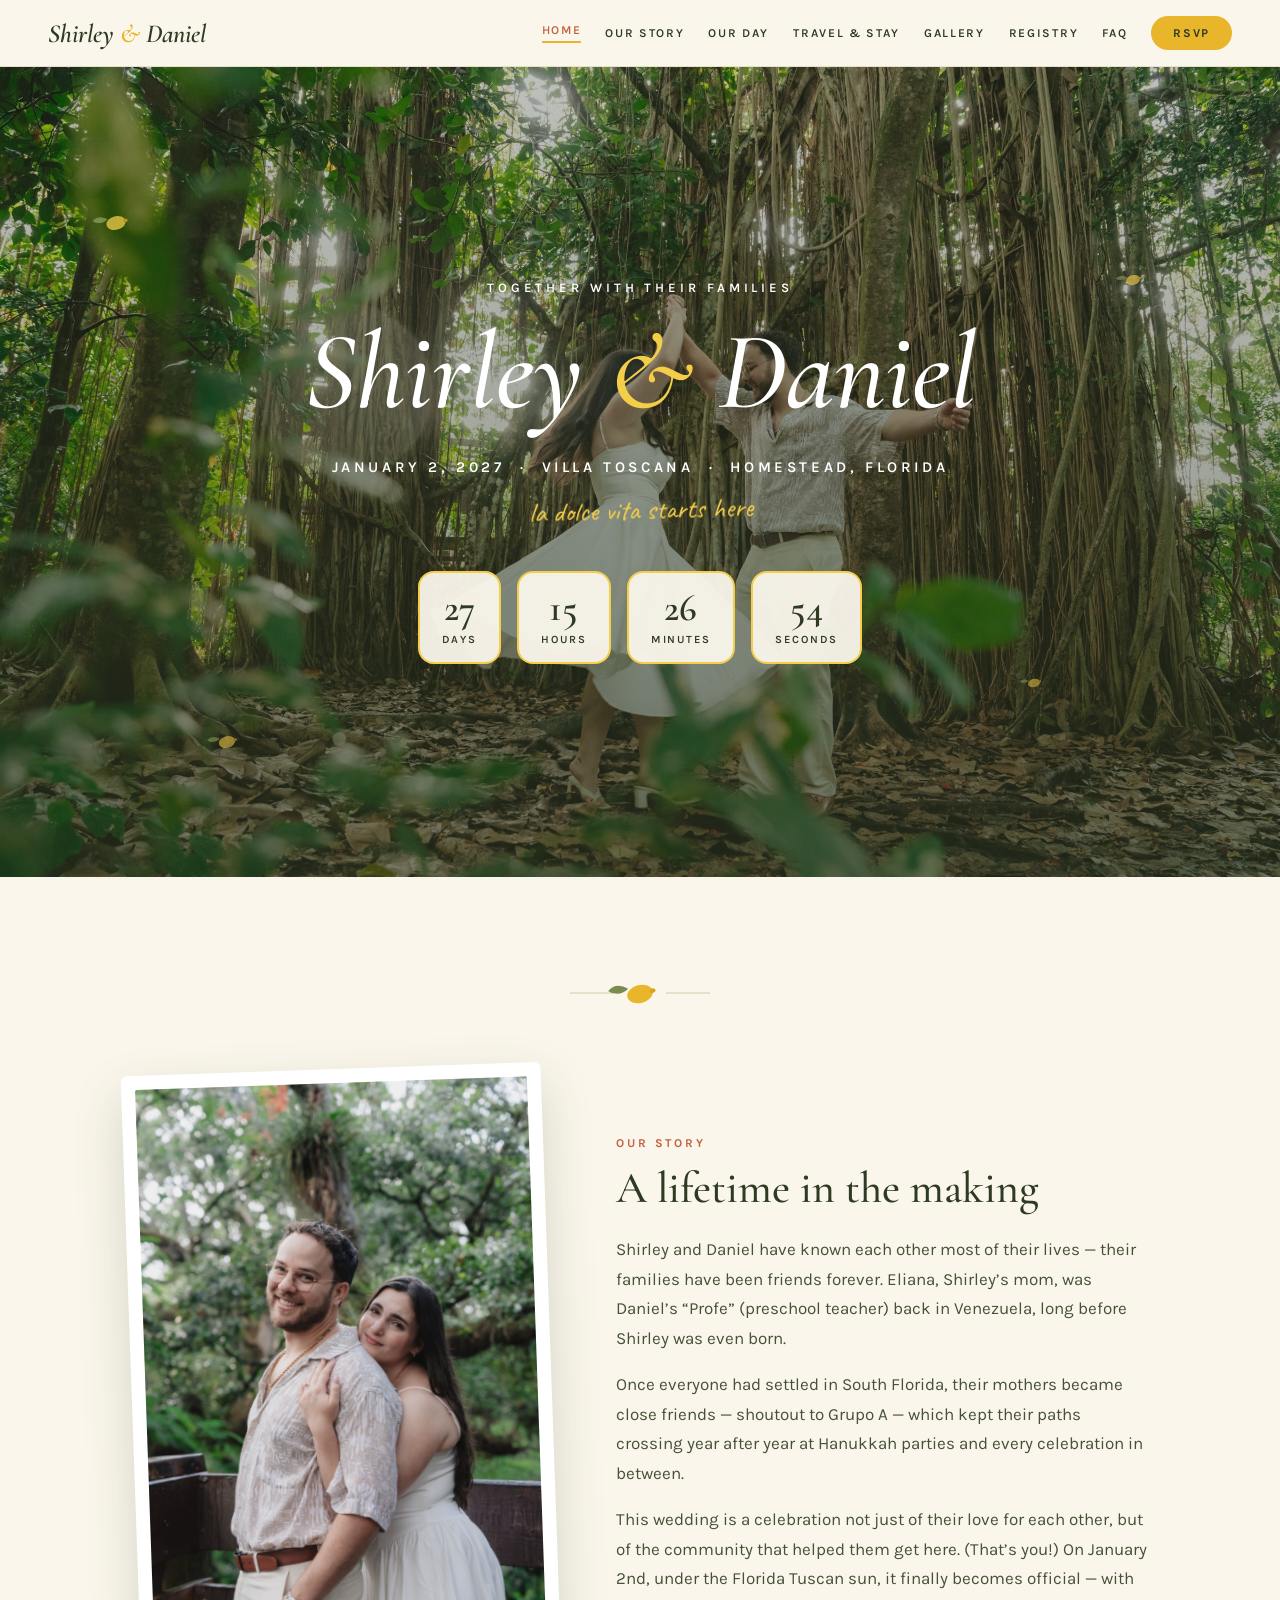
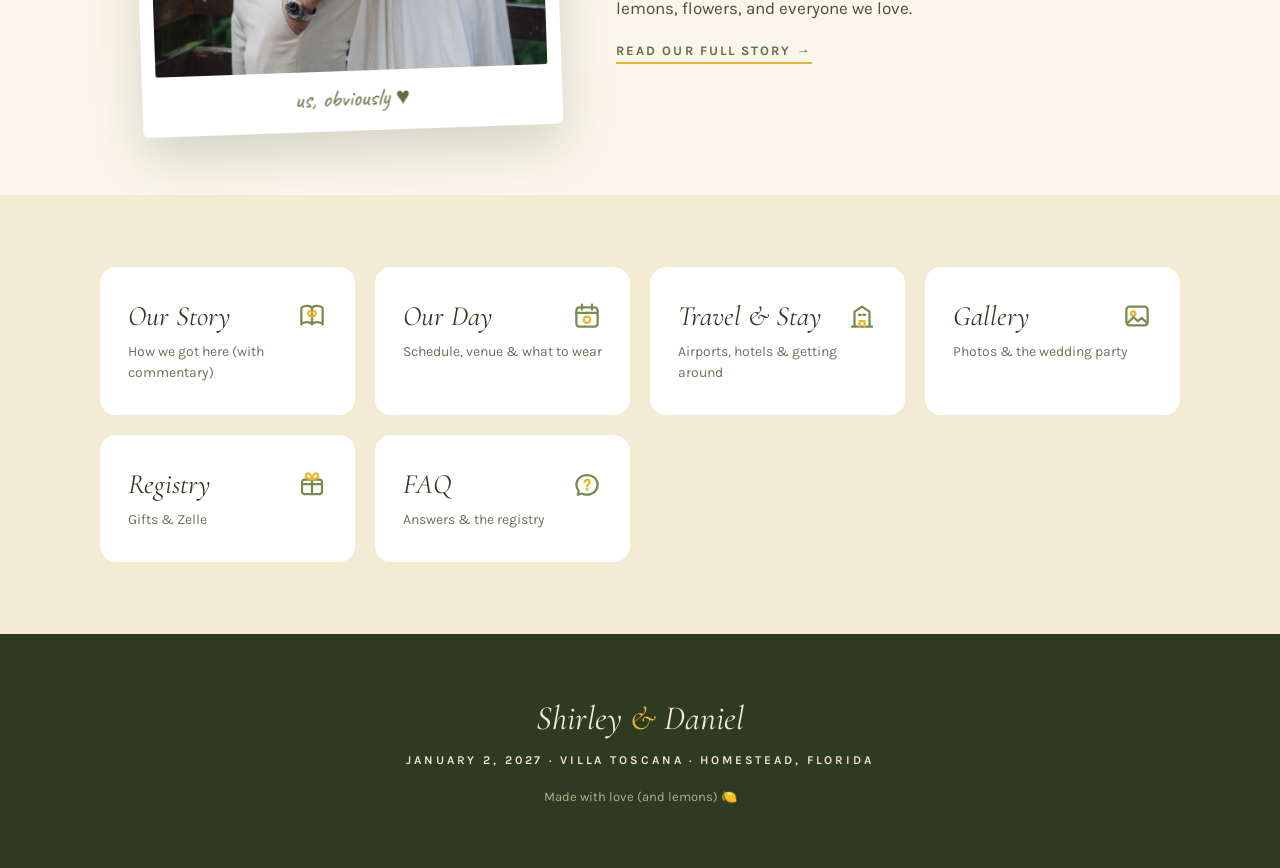
==== index.html @ 3badab17 "Cache-bust CSS/JS with version query params Co-Authored-By: Claude Fable 5 <noreply@anthropic.com>" ====
<!DOCTYPE html>
<html lang="en">
<head>
<meta charset="utf-8">
<meta name="viewport" content="width=device-width, initial-scale=1">
<title>Shirley &amp; Daniel — January 2, 2027</title>
<meta name="description" content="Shirley & Daniel are getting married! January 2, 2027 at Villa Toscana in Homestead, Florida.">
<link rel="preconnect" href="https://fonts.googleapis.com">
<link rel="preconnect" href="https://fonts.gstatic.com" crossorigin>
<link href="https://fonts.googleapis.com/css2?family=Cormorant+Garamond:ital,wght@0,400;0,500;0,600;1,400;1,500;1,600&family=Karla:wght@400;500;600;700&family=Caveat:wght@500;600&display=swap" rel="stylesheet">
<link rel="stylesheet" href="css/style.css?v=3">
</head>
<body>

<nav class="nav">
  <a href="index.html" class="nav-brand">Shirley <span class="amp">&amp;</span> Daniel</a>
  <div class="nav-links">
    <a href="index.html" class="active">HOME</a>
    <a href="our-story.html">OUR STORY</a>
    <a href="our-day.html">OUR DAY</a>
    <a href="travel.html">TRAVEL &amp; STAY</a>
    <a href="gallery.html">GALLERY</a>
    <a href="registry.html">REGISTRY</a>
    <a href="faq.html">FAQ</a>
    <a href="#" class="rsvp">RSVP</a>
  </div>
</nav>

<header class="hero">
  <div class="hero-scrim"></div>
  <div class="hero-lemons">
    <svg width="52" height="52" viewBox="-40 -24 80 48" style="left:7%;top:16%;opacity:0.75;animation-duration:9s"><g transform="rotate(-15)"><ellipse rx="15" ry="10.5" fill="#F3CE49"/><ellipse cx="15" rx="3.5" ry="2.6" fill="#E0AC1C"/><path d="M-11,-9 Q-23,-20 -34,-12 Q-24,-2 -11,-9Z" fill="#8CA05E"/></g></svg>
    <svg width="38" height="38" viewBox="-40 -24 80 48" style="right:10%;top:24%;opacity:0.6;animation-duration:12s;animation-delay:1.5s"><g transform="rotate(-15)"><ellipse rx="15" ry="10.5" fill="#F3CE49"/><ellipse cx="15" rx="3.5" ry="2.6" fill="#E0AC1C"/><path d="M-11,-9 Q-23,-20 -34,-12 Q-24,-2 -11,-9Z" fill="#8CA05E"/></g></svg>
    <svg width="44" height="44" viewBox="-40 -24 80 48" style="left:16%;bottom:14%;opacity:0.55;animation-duration:10s;animation-delay:3s"><g transform="rotate(-15)"><ellipse rx="15" ry="10.5" fill="#F3CE49"/><ellipse cx="15" rx="3.5" ry="2.6" fill="#E0AC1C"/><path d="M-11,-9 Q-23,-20 -34,-12 Q-24,-2 -11,-9Z" fill="#8CA05E"/></g></svg>
    <svg width="32" height="32" viewBox="-40 -24 80 48" style="right:18%;bottom:22%;opacity:0.5;animation-duration:13s;animation-delay:0.8s"><g transform="rotate(-15)"><ellipse rx="15" ry="10.5" fill="#F3CE49"/><ellipse cx="15" rx="3.5" ry="2.6" fill="#E0AC1C"/><path d="M-11,-9 Q-23,-20 -34,-12 Q-24,-2 -11,-9Z" fill="#8CA05E"/></g></svg>
  </div>
  <div class="hero-content">
    <div class="hero-eyebrow">TOGETHER WITH THEIR FAMILIES</div>
    <h1>Shirley <span class="amp">&amp;</span> Daniel</h1>
    <div class="hero-date">JANUARY 2, 2027 &nbsp;&middot;&nbsp; VILLA TOSCANA &nbsp;&middot;&nbsp; HOMESTEAD, FLORIDA</div>
    <div class="hero-script">la dolce vita starts here</div>
    <div class="countdown" id="countdown">
      <div class="countdown-cell"><div class="num" id="cd-days">–</div><div class="unit">DAYS</div></div>
      <div class="countdown-cell"><div class="num" id="cd-hours">–</div><div class="unit">HOURS</div></div>
      <div class="countdown-cell"><div class="num" id="cd-mins">–</div><div class="unit">MINUTES</div></div>
      <div class="countdown-cell"><div class="num" id="cd-secs">–</div><div class="unit">SECONDS</div></div>
    </div>
  </div>
</header>

<section class="section">
  <svg class="lemon-divider" width="140" height="40" viewBox="0 0 140 40" style="margin:0 auto 56px"><line x1="0" y1="20" x2="44" y2="20" stroke="#D8CCA8" stroke-width="1"/><line x1="96" y1="20" x2="140" y2="20" stroke="#D8CCA8" stroke-width="1"/><g transform="translate(70,21) rotate(-15)"><ellipse rx="13" ry="9" fill="#E9B62B"/><ellipse cx="13" rx="3" ry="2.2" fill="#D9A417"/><path d="M-10,-8 Q-20,-18 -30,-11 Q-21,-2 -10,-8Z" fill="#7A8B4E"/></g></svg>
  <div class="story-grid">
    <div class="polaroid tilt-left">
      <img src="images/couple-portrait.jpg" alt="Shirley and Daniel">
      <div class="caption">us, obviously &hearts;</div>
    </div>
    <div>
      <div class="eyebrow">OUR STORY</div>
      <h2>A lifetime in the making</h2>
      <p>Shirley and Daniel have known each other most of their lives — their families have been friends forever. Eliana, Shirley&rsquo;s mom, was Daniel&rsquo;s &ldquo;Profe&rdquo; (preschool teacher) back in Venezuela, long before Shirley was even born.</p>
      <p>Once everyone had settled in South Florida, their mothers became close friends — shoutout to Grupo A — which kept their paths crossing year after year at Hanukkah parties and every celebration in between.</p>
      <p>This wedding is a celebration not just of their love for each other, but of the community that helped them get here. (That&rsquo;s you!) On January 2nd, under the Florida Tuscan sun, it finally becomes official — with lemons, flowers, and everyone we love.</p>
      <a href="our-story.html" class="text-link">READ OUR FULL STORY &rarr;</a>
    </div>
  </div>
</section>

<section class="card-band">
  <div class="card-grid">
    <a href="our-story.html" class="card">
      <div class="card-head"><div class="card-title">Our Story</div><svg width="30" height="30" viewBox="0 0 24 24" stroke="#7A8B4E" stroke-width="1.8" stroke-linecap="round" stroke-linejoin="round" fill="none"><path d="M12 5.5C10.8 4 8.6 3.6 6 4.2c-1.4.3-2.5.9-2.5 1.6v13c0-.7 1.1-1.3 2.5-1.6 2.6-.6 4.8-.2 6 1.3 1.2-1.5 3.4-1.9 6-1.3 1.4.3 2.5.9 2.5 1.6v-13c0-.7-1.1-1.3-2.5-1.6-2.6-.6-4.8-.2-6 1.3z"/><path d="M12 5.5v13"/><path d="M12 9.2c-.5-1-1.6-1.4-2.4-.9-.8.5-1 1.6-.3 2.5.5.7 1.6 1.5 2.7 2.1 1.1-.6 2.2-1.4 2.7-2.1.7-.9.5-2-.3-2.5-.8-.5-1.9-.1-2.4.9z" stroke="#E9B62B"/></svg></div>
      <div class="card-sub">How we got here (with commentary)</div>
    </a>
    <a href="our-day.html" class="card">
      <div class="card-head"><div class="card-title">Our Day</div><svg width="30" height="30" viewBox="0 0 24 24" stroke="#7A8B4E" stroke-width="1.8" stroke-linecap="round" stroke-linejoin="round" fill="none"><rect x="3.5" y="5" width="17" height="15.5" rx="2.5"/><path d="M3.5 9.5h17M8 2.8v4M16 2.8v4"/><circle cx="12" cy="15" r="2.6" stroke="#E9B62B"/></svg></div>
      <div class="card-sub">Schedule, venue &amp; what to wear</div>
    </a>
    <a href="travel.html" class="card">
      <div class="card-head"><div class="card-title">Travel &amp; Stay</div><svg width="30" height="30" viewBox="0 0 24 24" stroke="#7A8B4E" stroke-width="1.8" stroke-linecap="round" stroke-linejoin="round" fill="none"><path d="M4 20.5h16M6 20.5V8.5l6-4 6 4v12"/><path d="M10 20.5v-4.5h4v4.5" stroke="#E9B62B"/><path d="M9.5 11h1.6M13 11h1.6"/></svg></div>
      <div class="card-sub">Airports, hotels &amp; getting around</div>
    </a>
    <a href="gallery.html" class="card">
      <div class="card-head"><div class="card-title">Gallery</div><svg width="30" height="30" viewBox="0 0 24 24" stroke="#7A8B4E" stroke-width="1.8" stroke-linecap="round" stroke-linejoin="round" fill="none"><rect x="3.5" y="4.5" width="17" height="15" rx="2.5"/><circle cx="9" cy="10" r="1.8" stroke="#E9B62B"/><path d="M4.5 17.5l4.8-4.5 3.4 3.2 3-2.7 3.8 3.6"/></svg></div>
      <div class="card-sub">Photos &amp; the wedding party</div>
    </a>
    <a href="registry.html" class="card">
      <div class="card-head"><div class="card-title">Registry</div><svg width="30" height="30" viewBox="0 0 24 24" stroke="#7A8B4E" stroke-width="1.8" stroke-linecap="round" stroke-linejoin="round" fill="none"><rect x="4" y="8.5" width="16" height="11.5" rx="2"/><path d="M4 12h16M12 8.5v11.5"/><path d="M12 8.5c-2-.5-5-1-5-3.2C7 3.6 9 3 10 4c1 .9 2 3 2 4.5 0-1.5 1-3.6 2-4.5 1-1 3-.4 3 1.3 0 2.2-3 2.7-5 3.2" stroke="#E9B62B"/></svg></div>
      <div class="card-sub">Gifts &amp; Zelle</div>
    </a>
    <a href="faq.html" class="card">
      <div class="card-head"><div class="card-title">FAQ</div><svg width="30" height="30" viewBox="0 0 24 24" stroke="#7A8B4E" stroke-width="1.8" stroke-linecap="round" stroke-linejoin="round" fill="none"><path d="M12 20.5c4.7 0 8.5-3.4 8.5-7.9S16.7 4.8 12 4.8 3.5 8.1 3.5 12.6c0 1.9.7 3.6 1.9 5l-.8 3 3.2-1c1.3.6 2.7.9 4.2.9z"/><path d="M10 10.3c.3-1 1.1-1.6 2.1-1.6 1.2 0 2.1.8 2.1 1.9 0 1.6-2.2 1.7-2.2 3.1" stroke="#E9B62B"/><circle cx="12" cy="16.2" r="0.4" stroke="#E9B62B"/></svg></div>
      <div class="card-sub">Answers &amp; the registry</div>
    </a>
  </div>
</section>

<footer class="footer">
  <div class="footer-brand">Shirley <span class="amp">&amp;</span> Daniel</div>
  <div class="footer-date">JANUARY 2, 2027 &middot; VILLA TOSCANA &middot; HOMESTEAD, FLORIDA</div>
  <div class="footer-note">Made with love (and lemons) 🍋</div>
</footer>

<script src="js/main.js?v=3"></script>
</body>
</html>
---- css/style.css ----
/* Shirley & Daniel · January 2, 2027 · Villa Toscana, Homestead FL */

:root {
  --cream: #FAF6EB;
  --sand: #F3EBD3;
  --ink: #2E3A22;
  --body: #465138;
  --muted: #6B7455;
  --olive: #5F7040;
  --terracotta: #C2643F;
  --lemon: #E9B62B;
  --lemon-light: #F3CE49;
  --line: #E8DFC8;
  --hairline: #D8CCA8;
}

* { box-sizing: border-box; }

body {
  margin: 0;
  background: var(--cream);
  font-family: Karla, sans-serif;
  color: var(--ink);
}

a { color: var(--olive); }
a:hover { color: var(--terracotta); }

.serif { font-family: 'Cormorant Garamond', serif; }
.script { font-family: Caveat, cursive; }

@keyframes rise { from { opacity: 0; transform: translateY(26px); } to { opacity: 1; transform: none; } }
@keyframes fadein { from { opacity: 0; } to { opacity: 1; } }
@keyframes bob { 0%, 100% { transform: translateY(0); } 50% { transform: translateY(-6px); } }
@keyframes floaty { 0% { transform: translate(0, 0) rotate(-8deg); } 100% { transform: translate(14px, -30px) rotate(10deg); } }

/* ---------- Nav ---------- */

.nav {
  display: flex;
  justify-content: space-between;
  align-items: center;
  padding: 16px 48px;
  background: rgba(250, 246, 235, 0.95);
  backdrop-filter: blur(8px);
  border-bottom: 1px solid var(--line);
  position: sticky;
  top: 0;
  z-index: 10;
  flex-wrap: wrap;
  gap: 12px;
}

.nav-brand {
  font-family: 'Cormorant Garamond', serif;
  font-style: italic;
  font-weight: 600;
  font-size: 26px;
  color: var(--ink);
  text-decoration: none;
}
.nav-brand:hover { color: var(--ink); }
.nav-brand .amp { color: var(--lemon); }

.nav-links {
  display: flex;
  align-items: center;
  gap: 24px;
  font-size: 12px;
  letter-spacing: 0.14em;
  font-weight: 600;
  flex-wrap: wrap;
}

.nav-links a {
  color: var(--ink);
  text-decoration: none;
}
.nav-links a:hover { color: var(--terracotta); }

.nav-links a.active {
  color: var(--terracotta);
  border-bottom: 2px solid var(--lemon);
  padding-bottom: 4px;
}

.nav-links a.rsvp {
  background: var(--lemon);
  color: var(--ink);
  padding: 10px 22px;
  border-radius: 999px;
  font-weight: 700;
  transition: background 0.2s, color 0.2s;
}
.nav-links a.rsvp:hover { background: var(--terracotta); color: #FFFFFF; }

@media (max-width: 720px) {
  .nav { padding: 16px 20px; justify-content: center; }
}

/* ---------- Page headers ---------- */

.page-head { text-align: center; padding: 88px 24px 56px; }

.eyebrow {
  font-size: 12px;
  letter-spacing: 0.24em;
  font-weight: 700;
  color: var(--terracotta);
  margin-bottom: 14px;
}
.eyebrow.olive { color: var(--olive); }

.page-head h1 {
  font-family: 'Cormorant Garamond', serif;
  font-style: italic;
  font-weight: 500;
  font-size: clamp(44px, 6vw, 72px);
  margin: 0;
}

.page-head .tagline {
  font-family: Caveat, cursive;
  font-size: 26px;
  color: var(--terracotta);
  margin-top: 12px;
  transform: rotate(-1deg);
}

.lemon-divider { display: block; margin: 28px auto 0; animation: bob 5s ease-in-out infinite; }

/* ---------- Hero (home) ---------- */

.hero {
  position: relative;
  min-height: 90vh;
  display: flex;
  align-items: center;
  justify-content: center;
  background: url('../images/hero-dancing.jpg') center/cover no-repeat;
}

.hero-scrim {
  position: absolute;
  inset: 0;
  background: linear-gradient(180deg, rgba(46, 58, 34, 0.25) 0%, rgba(46, 58, 34, 0.55) 100%);
}

.hero-lemons { position: absolute; inset: 0; overflow: hidden; pointer-events: none; }
.hero-lemons svg { position: absolute; overflow: visible; animation: floaty ease-in-out infinite alternate; }

.hero-content { position: relative; text-align: center; color: #FFFFFF; padding: 80px 24px; }

.hero-eyebrow {
  font-size: 13px;
  letter-spacing: 0.3em;
  font-weight: 600;
  margin-bottom: 20px;
  animation: rise 0.8s ease-out both;
}

.hero h1 {
  font-family: 'Cormorant Garamond', serif;
  font-style: italic;
  font-weight: 500;
  font-size: clamp(56px, 9vw, 110px);
  margin: 0;
  line-height: 1.05;
  animation: rise 0.9s 0.12s ease-out both;
}
.hero h1 .amp { color: var(--lemon-light); }

.hero-date {
  font-size: 15px;
  letter-spacing: 0.24em;
  font-weight: 600;
  margin-top: 28px;
  animation: rise 0.9s 0.28s ease-out both;
}

.hero-script {
  font-family: Caveat, cursive;
  font-size: 28px;
  color: var(--lemon-light);
  margin-top: 16px;
  transform: rotate(-1.5deg);
  animation: fadein 1s 0.5s ease-out both;
}

.countdown {
  display: flex;
  justify-content: center;
  gap: 16px;
  margin-top: 44px;
  flex-wrap: wrap;
  animation: rise 0.9s 0.45s ease-out both;
}

.countdown-cell {
  background: rgba(250, 246, 235, 0.95);
  color: var(--ink);
  border: 2px solid var(--lemon-light);
  border-radius: 16px;
  padding: 16px 22px;
  min-width: 78px;
}

.countdown-cell .num {
  font-family: 'Cormorant Garamond', serif;
  font-size: 38px;
  font-weight: 600;
  line-height: 1;
}

.countdown-cell .unit {
  font-size: 11px;
  letter-spacing: 0.18em;
  margin-top: 6px;
  font-weight: 600;
}

/* ---------- Shared sections ---------- */

.section { max-width: 1080px; margin: 0 auto; padding: 96px 32px 64px; }

.polaroid {
  background: #FFFFFF;
  padding: 14px 14px 18px;
  border-radius: 6px;
  box-shadow: 0 20px 50px rgba(46, 58, 34, 0.18);
}
.polaroid.tilt-left { transform: rotate(-2deg); }
.polaroid.tilt-right { transform: rotate(2deg); }
.polaroid img { width: 100%; display: block; border-radius: 2px; }
.polaroid .caption {
  font-family: Caveat, cursive;
  font-size: 24px;
  color: var(--olive);
  text-align: center;
  margin-top: 12px;
}

.story-grid {
  display: grid;
  grid-template-columns: minmax(280px, 420px) 1fr;
  gap: 64px;
  align-items: center;
}

.story-grid h2, .venue-grid h2 {
  font-family: 'Cormorant Garamond', serif;
  font-weight: 500;
  font-size: 44px;
  margin: 0 0 22px;
  line-height: 1.1;
}

.story-grid p { font-size: 17px; line-height: 1.75; margin: 0 0 16px; color: var(--body); }

.text-link {
  font-size: 13px;
  letter-spacing: 0.16em;
  font-weight: 700;
  color: var(--olive);
  text-decoration: none;
  border-bottom: 2px solid var(--lemon);
  padding-bottom: 4px;
  display: inline-block;
}

@media (max-width: 860px) {
  .story-grid, .venue-grid { grid-template-columns: 1fr; }
}

/* ---------- Quick-link cards (home) ---------- */

.card-band { background: var(--sand); padding: 72px 32px; }

.card-grid {
  max-width: 1080px;
  margin: 0 auto;
  display: grid;
  grid-template-columns: repeat(auto-fit, minmax(220px, 1fr));
  gap: 20px;
}

.card {
  background: #FFFFFF;
  border-radius: 16px;
  padding: 32px 28px;
  text-decoration: none;
  color: var(--ink);
  transition: transform 0.25s, box-shadow 0.25s;
}
.card:hover {
  box-shadow: 0 12px 30px rgba(46, 58, 34, 0.14);
  transform: translateY(-4px) rotate(-0.5deg);
  color: var(--ink);
}

.card .card-head {
  display: flex;
  align-items: center;
  justify-content: space-between;
  gap: 12px;
  margin-bottom: 8px;
}

.card .card-title {
  font-family: 'Cormorant Garamond', serif;
  font-style: italic;
  font-size: 28px;
}

.card .card-sub { font-size: 14px; color: var(--muted); line-height: 1.5; }

/* ---------- Buttons ---------- */

.btn {
  display: inline-block;
  background: var(--olive);
  color: #FFFFFF;
  padding: 14px 28px;
  border-radius: 999px;
  text-decoration: none;
  font-size: 13px;
  letter-spacing: 0.12em;
  font-weight: 700;
  transition: background 0.2s;
}
.btn:hover { background: var(--ink); color: #FFFFFF; }

/* ---------- Timeline (Our Day) ---------- */

.timeline { max-width: 760px; margin: 0 auto; padding: 0 32px 80px; }

.timeline-row {
  display: grid;
  grid-template-columns: 110px 1fr;
  gap: 28px;
  padding: 28px 0;
  border-bottom: 1px solid var(--line);
}
.timeline-row:last-child { border-bottom: none; }

.timeline-time {
  font-family: 'Cormorant Garamond', serif;
  font-size: 30px;
  font-weight: 600;
  color: var(--olive);
}
.timeline-time small { font-size: 18px; }

.timeline-row .event-title { font-size: 18px; font-weight: 700; }
.timeline-row .event-desc { font-size: 15px; color: var(--muted); line-height: 1.6; margin-top: 6px; }

/* ---------- Venue (Our Day) ---------- */

.venue-band { background: var(--sand); padding: 80px 32px; }

.venue-grid {
  max-width: 1000px;
  margin: 0 auto;
  display: grid;
  grid-template-columns: 1fr minmax(280px, 440px);
  gap: 56px;
  align-items: center;
}
.venue-grid h2 { font-size: 42px; margin-bottom: 20px; }
.venue-grid p { font-size: 16px; line-height: 1.75; color: var(--body); margin: 0 0 14px; }

.center-block { max-width: 760px; margin: 0 auto; text-align: center; padding: 88px 32px; }
.center-block h2 {
  font-family: 'Cormorant Garamond', serif;
  font-weight: 500;
  font-size: 42px;
  margin: 0 0 20px;
}
.center-block p { font-size: 16px; line-height: 1.75; color: var(--body); margin: 0; }

/* ---------- Travel ---------- */

.travel-wrap { max-width: 1000px; margin: 0 auto; padding: 0 32px 72px; }

.info-grid {
  display: grid;
  grid-template-columns: repeat(auto-fit, minmax(280px, 1fr));
  gap: 20px;
}

.info-card { background: #FFFFFF; border-radius: 16px; padding: 36px 32px; }
.info-card .label {
  font-size: 12px;
  letter-spacing: 0.2em;
  font-weight: 700;
  color: var(--olive);
  margin-bottom: 12px;
}
.info-card h3 {
  font-family: 'Cormorant Garamond', serif;
  font-size: 30px;
  font-weight: 600;
  margin: 0 0 14px;
}
.info-card p { font-size: 15px; line-height: 1.7; color: var(--body); margin: 0; }

.shuttle-banner {
  background: #FFFFFF;
  border: 2px solid var(--lemon);
  border-radius: 16px;
  padding: 40px 36px;
  margin-top: 20px;
  display: grid;
  grid-template-columns: auto 1fr;
  gap: 24px;
  align-items: start;
}
.shuttle-banner .banner-head {
  display: flex;
  align-items: center;
  gap: 12px;
  flex-wrap: wrap;
  margin-bottom: 12px;
}
.shuttle-banner .label { font-size: 12px; letter-spacing: 0.2em; font-weight: 700; color: var(--olive); }
.shuttle-banner h2 {
  font-family: 'Cormorant Garamond', serif;
  font-size: 32px;
  font-weight: 600;
  margin: 0 0 14px;
}
.shuttle-banner p { font-size: 15px; line-height: 1.7; color: var(--body); margin: 0 0 16px; }
.shuttle-banner p:last-of-type { margin-bottom: 0; }
.shuttle-banner .script-note {
  font-family: Caveat, cursive;
  font-size: 24px;
  color: var(--terracotta);
  margin-top: 16px;
  transform: rotate(-1deg);
}
@media (max-width: 600px) {
  .shuttle-banner { grid-template-columns: 1fr; }
}

.badge-soon {
  background: #FFF6D8;
  border: 1px solid var(--lemon);
  border-radius: 999px;
  padding: 4px 12px;
  font-size: 11px;
  letter-spacing: 0.1em;
  font-weight: 700;
  color: #8A6410;
}

.stay-band { background: var(--sand); border-radius: 16px; padding: 44px 40px; margin-top: 20px; text-align: center; }
.stay-band h2 {
  font-family: 'Cormorant Garamond', serif;
  font-size: 32px;
  font-weight: 600;
  margin: 0 0 12px;
}
.stay-band > p { font-size: 15px; line-height: 1.7; color: var(--body); max-width: 560px; margin: 0 auto 26px; }

.hotel-grid {
  display: grid;
  grid-template-columns: repeat(auto-fit, minmax(220px, 1fr));
  gap: 16px;
  max-width: 760px;
  margin: 0 auto;
  text-align: left;
}

.hotel-card {
  background: #FFFFFF;
  border-radius: 14px;
  padding: 22px 24px;
  text-decoration: none;
  color: var(--ink);
  transition: box-shadow 0.25s;
}
.hotel-card:hover { box-shadow: 0 10px 24px rgba(46, 58, 34, 0.14); color: var(--ink); }
.hotel-card .name { font-family: 'Cormorant Garamond', serif; font-size: 22px; font-weight: 600; }
.hotel-card .sub { font-size: 13px; color: var(--muted); margin-top: 6px; }

.notice {
  background: #FFF6D8;
  border: 1px solid var(--lemon);
  border-radius: 14px;
  padding: 20px 26px;
  max-width: 560px;
  margin: 26px auto 0;
  font-size: 14px;
  line-height: 1.7;
  color: var(--body);
}

.drive-section { max-width: 760px; margin: 26px auto 0; }
.drive-section .label {
  font-size: 12px;
  letter-spacing: 0.2em;
  font-weight: 700;
  color: var(--olive);
  margin-bottom: 14px;
}

.origin-buttons { display: flex; justify-content: center; gap: 10px; flex-wrap: wrap; margin-bottom: 16px; }

.origin-btn {
  background: #FFFFFF;
  color: var(--ink);
  border: 1px solid var(--hairline);
  border-radius: 999px;
  padding: 10px 20px;
  font-family: Karla, sans-serif;
  font-size: 13px;
  font-weight: 700;
  cursor: pointer;
}
.origin-btn.selected { background: var(--olive); color: #FFFFFF; }

.drive-map { width: 100%; height: 380px; border: 0; border-radius: 14px; display: block; }

.travel-script { font-family: Caveat, cursive; font-size: 24px; color: var(--terracotta); margin-top: 18px; }

/* ---------- Gallery ---------- */

.gallery-grid {
  max-width: 1120px;
  margin: 0 auto;
  padding: 0 32px 80px;
  display: grid;
  grid-template-columns: repeat(3, 1fr);
  grid-auto-flow: dense;
  gap: 16px;
}

.gallery-grid img {
  width: 100%;
  height: 440px;
  object-fit: cover;
  border-radius: 14px;
  display: block;
  transition: transform 0.25s;
}
.gallery-grid img:hover { transform: scale(1.02) rotate(-0.6deg); }
.gallery-grid img.wide { grid-column: span 2; }
.gallery-grid img.tall { height: 460px; }

@media (max-width: 720px) {
  .gallery-grid { grid-template-columns: 1fr; }
  .gallery-grid img.wide { grid-column: auto; }
}

.masonry {
  columns: 3;
  column-gap: 16px;
}
.masonry img {
  width: 100%;
  display: block;
  border-radius: 14px;
  margin-bottom: 16px;
  break-inside: avoid;
  box-shadow: 0 8px 22px rgba(46, 58, 34, 0.12);
  transition: transform 0.25s;
}
.masonry img:hover { transform: scale(1.02) rotate(-0.6deg); }
@media (max-width: 960px) { .masonry { columns: 2; } }
@media (max-width: 600px) { .masonry { columns: 1; } }

.band { background: var(--sand); text-align: center; padding: 88px 32px; }
.band h2 {
  font-family: 'Cormorant Garamond', serif;
  font-weight: 500;
  font-size: 42px;
  margin: 0 0 18px;
}
.band p { font-size: 16px; line-height: 1.75; color: var(--body); max-width: 520px; margin: 0 auto; }
.band p.spaced { margin-bottom: 30px; }

/* ---------- Registry ---------- */

.registry-grid {
  max-width: 960px;
  margin: 0 auto;
  padding: 0 32px 96px;
  display: grid;
  grid-template-columns: repeat(auto-fit, minmax(320px, 1fr));
  gap: 24px;
  align-items: start;
}

.registry-card { background: #FFFFFF; border-radius: 18px; padding: 44px 36px; text-align: center; }
.registry-card .label {
  font-size: 12px;
  letter-spacing: 0.2em;
  font-weight: 700;
  color: var(--olive);
  margin-bottom: 14px;
}
.registry-card h2 {
  font-family: 'Cormorant Garamond', serif;
  font-size: 34px;
  font-weight: 600;
  margin: 0 0 14px;
}
.registry-card p { font-size: 15px; line-height: 1.7; color: var(--body); margin: 0 0 28px; }
.registry-card .qr {
  width: 100%;
  max-width: 300px;
  border-radius: 12px;
  border: 1px solid var(--line);
  display: block;
  margin: 0 auto;
}
.registry-card .script-note {
  font-family: Caveat, cursive;
  font-size: 22px;
  color: var(--terracotta);
  margin-top: 20px;
}

/* ---------- FAQ ---------- */

.faq-list { max-width: 720px; margin: 0 auto; padding: 0 32px 80px; }

.faq-item { padding: 26px 0; border-bottom: 1px solid var(--line); }
.faq-item:last-child { border-bottom: none; }
.faq-item .q { font-size: 18px; font-weight: 700; margin-bottom: 8px; }
.faq-item .a { font-size: 15px; line-height: 1.7; color: var(--body); }

/* ---------- Our Story timeline ---------- */

.story-timeline {
  max-width: 980px;
  margin: 0 auto;
  padding: 24px 32px 80px;
  position: relative;
}

.story-timeline .line {
  position: absolute;
  left: 50%;
  top: 0;
  bottom: 0;
  width: 2px;
  background: linear-gradient(var(--cream), var(--hairline) 8%, var(--hairline) 92%, var(--cream));
  transform: translateX(-1px);
}

.story-rows { display: flex; flex-direction: column; gap: 56px; position: relative; }

.story-row {
  display: grid;
  grid-template-columns: 1fr 64px 1fr;
  align-items: center;
}

.story-row .dot-cell { display: flex; justify-content: center; }
.story-row .dot {
  width: 16px;
  height: 16px;
  border-radius: 50%;
  background: var(--lemon);
  border: 3px solid var(--cream);
  box-shadow: 0 0 0 2px var(--hairline);
}
.story-row .dot.terracotta { background: var(--terracotta); }

.story-row .story-photo {
  background: #FFFFFF;
  padding: 12px 12px 16px;
  border-radius: 6px;
  box-shadow: 0 16px 40px rgba(46, 58, 34, 0.16);
}
.story-row .story-photo img { width: 100%; display: block; border-radius: 2px; }

.story-row .story-text { padding-left: 8px; }
.story-row .story-text.right { padding-left: 0; padding-right: 8px; text-align: right; }

.story-row .label {
  font-size: 12px;
  letter-spacing: 0.2em;
  font-weight: 700;
  color: var(--olive);
  margin-bottom: 8px;
}
.story-row .label.terracotta { color: var(--terracotta); }

.story-row h2 {
  font-family: 'Cormorant Garamond', serif;
  font-size: 32px;
  font-weight: 600;
  margin: 0 0 10px;
}

.story-row p { font-size: 15px; line-height: 1.7; color: var(--body); margin: 0 0 14px; }
.story-row p:last-child { margin-bottom: 0; }

.story-notes { display: flex; flex-direction: column; gap: 10px; }
.story-notes.right { align-items: flex-end; }

.note {
  font-family: Caveat, cursive;
  font-size: 26px;
  line-height: 1.35;
  max-width: 360px;
}
.note.shirley { color: #C2557F; }
.note.daniel { color: #3D6E9E; }
.note.tilt-l { transform: rotate(-1.2deg); }
.note.tilt-r { transform: rotate(1.2deg); }

@media (max-width: 760px) {
  .story-timeline .line { display: none; }
  .story-row { grid-template-columns: 1fr; gap: 18px; }
  .story-row .dot-cell { display: none; }
  .story-row .story-text.right { text-align: left; padding-right: 0; }
  .story-notes.right { align-items: flex-start; }
  .story-row .story-photo { order: -1; }
}

.story-cta { text-align: center; padding: 0 32px 72px; }

/* ---------- Story carousel ---------- */

.story-wide {
  background: var(--cream);
  text-align: center;
  padding: 8px 0;
}

.story-carousel { position: relative; margin-top: 24px; }

.carousel-track {
  display: flex;
  gap: 16px;
  overflow-x: auto;
  scroll-snap-type: x mandatory;
  scroll-behavior: smooth;
  padding: 8px 4px 16px;
  -webkit-overflow-scrolling: touch;
}
.carousel-track::-webkit-scrollbar { height: 8px; }
.carousel-track::-webkit-scrollbar-thumb { background: var(--hairline); border-radius: 4px; }
.carousel-track::-webkit-scrollbar-track { background: transparent; }

.carousel-track img {
  flex: 0 0 auto;
  height: 340px;
  width: auto;
  border-radius: 14px;
  scroll-snap-align: center;
  box-shadow: 0 10px 26px rgba(46, 58, 34, 0.14);
}
@media (max-width: 600px) {
  .carousel-track img { height: 260px; }
}

.carousel-btn {
  position: absolute;
  top: 50%;
  transform: translateY(-50%);
  width: 44px;
  height: 44px;
  border-radius: 50%;
  border: 1px solid var(--hairline);
  background: rgba(250, 246, 235, 0.95);
  color: var(--ink);
  font-size: 20px;
  line-height: 1;
  cursor: pointer;
  display: flex;
  align-items: center;
  justify-content: center;
  box-shadow: 0 6px 16px rgba(46, 58, 34, 0.16);
  z-index: 2;
}
.carousel-btn:hover { background: var(--lemon); }
.carousel-btn.prev { left: 8px; }
.carousel-btn.next { right: 8px; }

/* ---------- Our People ---------- */

.people-section { max-width: 1080px; margin: 0 auto; padding: 32px 32px 24px; }
.people-section.tight-top { padding-top: 48px; }

.section-head { text-align: center; margin-bottom: 28px; }
.section-head .label {
  font-size: 12px;
  letter-spacing: 0.2em;
  font-weight: 700;
  color: var(--olive);
  margin-bottom: 10px;
}
.section-head h2 {
  font-family: 'Cormorant Garamond', serif;
  font-weight: 500;
  font-size: 38px;
  margin: 0;
}
.section-head p { font-size: 15px; line-height: 1.7; color: var(--body); max-width: 480px; margin: 12px auto 0; }

.families-grid {
  display: grid;
  grid-template-columns: repeat(auto-fit, minmax(300px, 1fr));
  gap: 24px;
}
.families-grid .polaroid img { height: 300px; object-fit: cover; }

.party-grid {
  display: grid;
  grid-template-columns: repeat(auto-fit, minmax(200px, 1fr));
  gap: 20px;
}
.party-member { text-align: center; }
.party-member .circle {
  width: 100%;
  aspect-ratio: 1;
  border-radius: 50%;
  background: var(--sand);
  border: 2px dashed var(--hairline);
  display: flex;
  align-items: center;
  justify-content: center;
  font-family: Caveat, cursive;
  font-size: 22px;
  color: #A9A085;
}
.party-member .role {
  font-family: 'Cormorant Garamond', serif;
  font-size: 22px;
  font-weight: 600;
  margin-top: 14px;
}

.page-head .intro { font-size: 16px; line-height: 1.75; color: var(--body); max-width: 540px; margin: 24px auto 0; }

/* ---------- Footer ---------- */

.footer { background: var(--ink); color: var(--sand); text-align: center; padding: 64px 24px; }
.footer .footer-brand {
  font-family: 'Cormorant Garamond', serif;
  font-style: italic;
  font-size: 34px;
}
.footer .footer-brand .amp { color: var(--lemon); }
.footer .footer-date {
  font-size: 12px;
  letter-spacing: 0.24em;
  font-weight: 600;
  margin-top: 14px;
}
.footer .footer-note { font-size: 13px; color: #A9B48C; margin-top: 22px; }
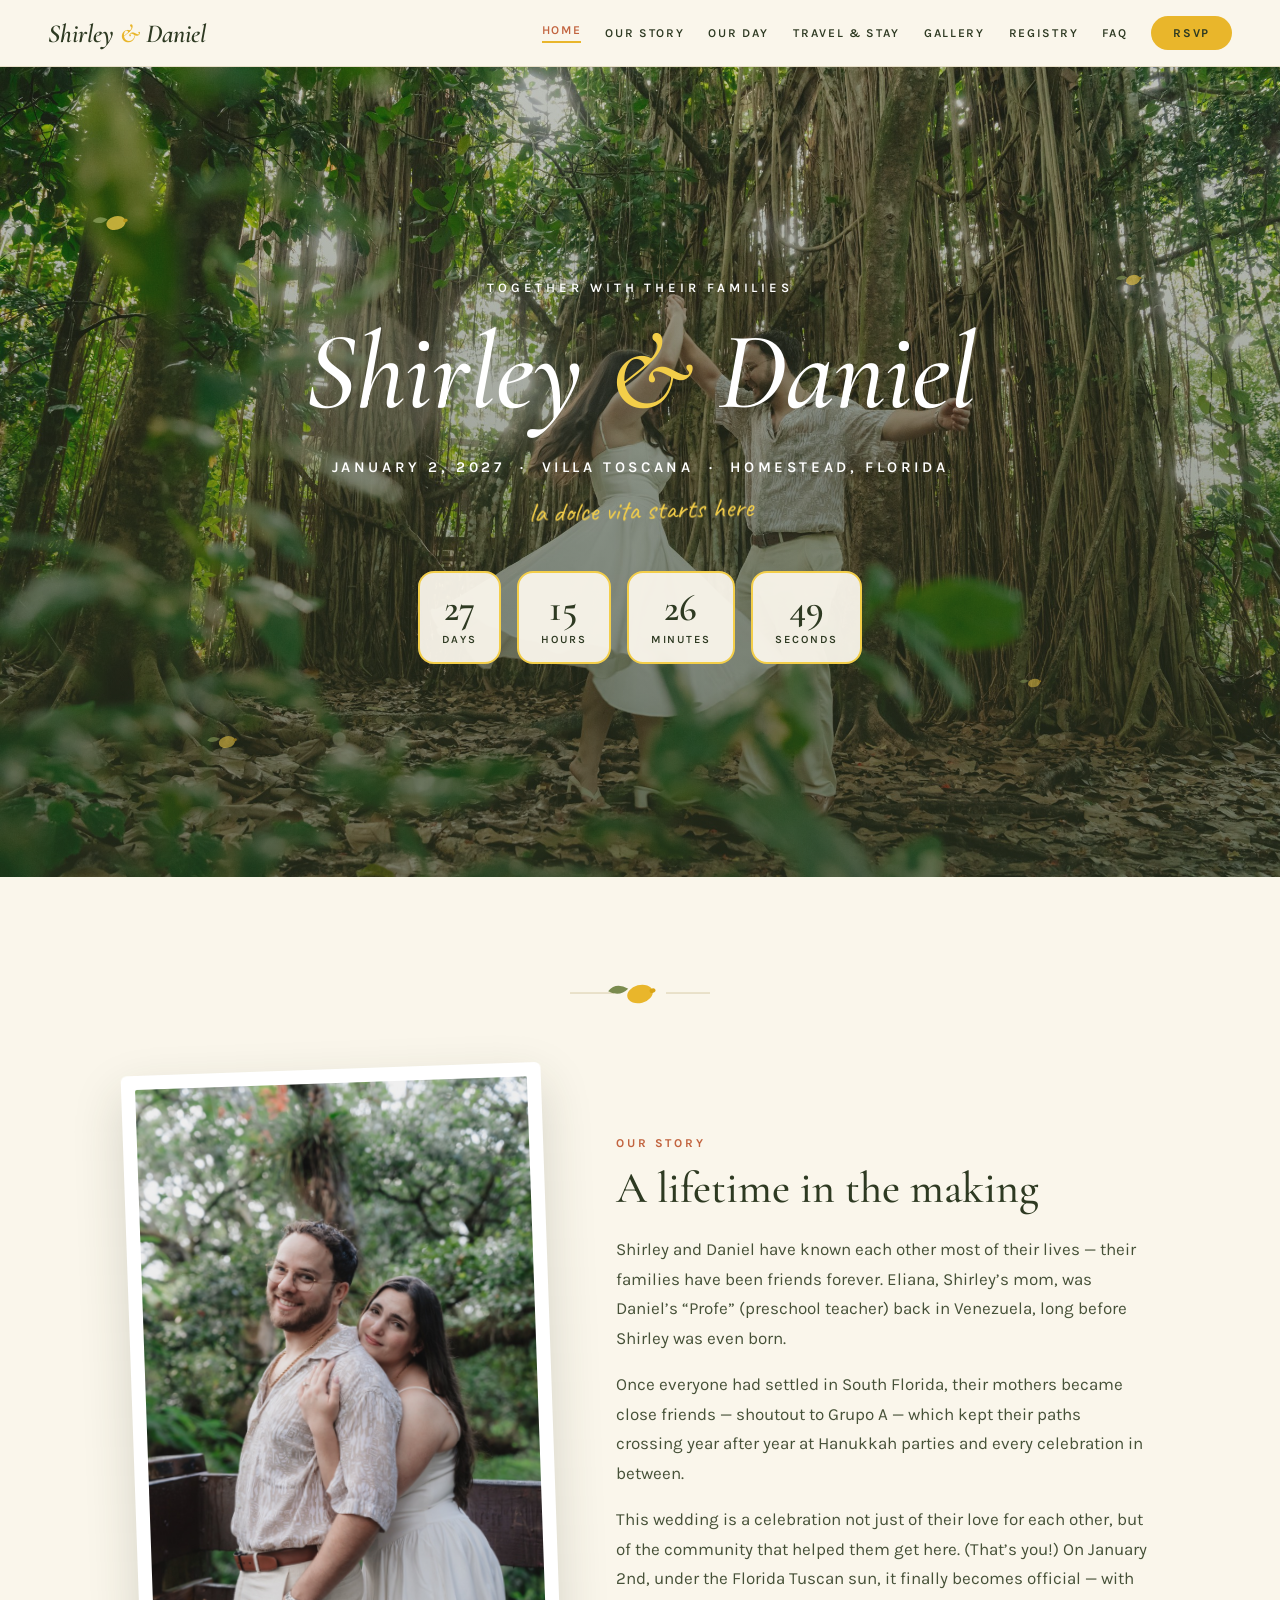
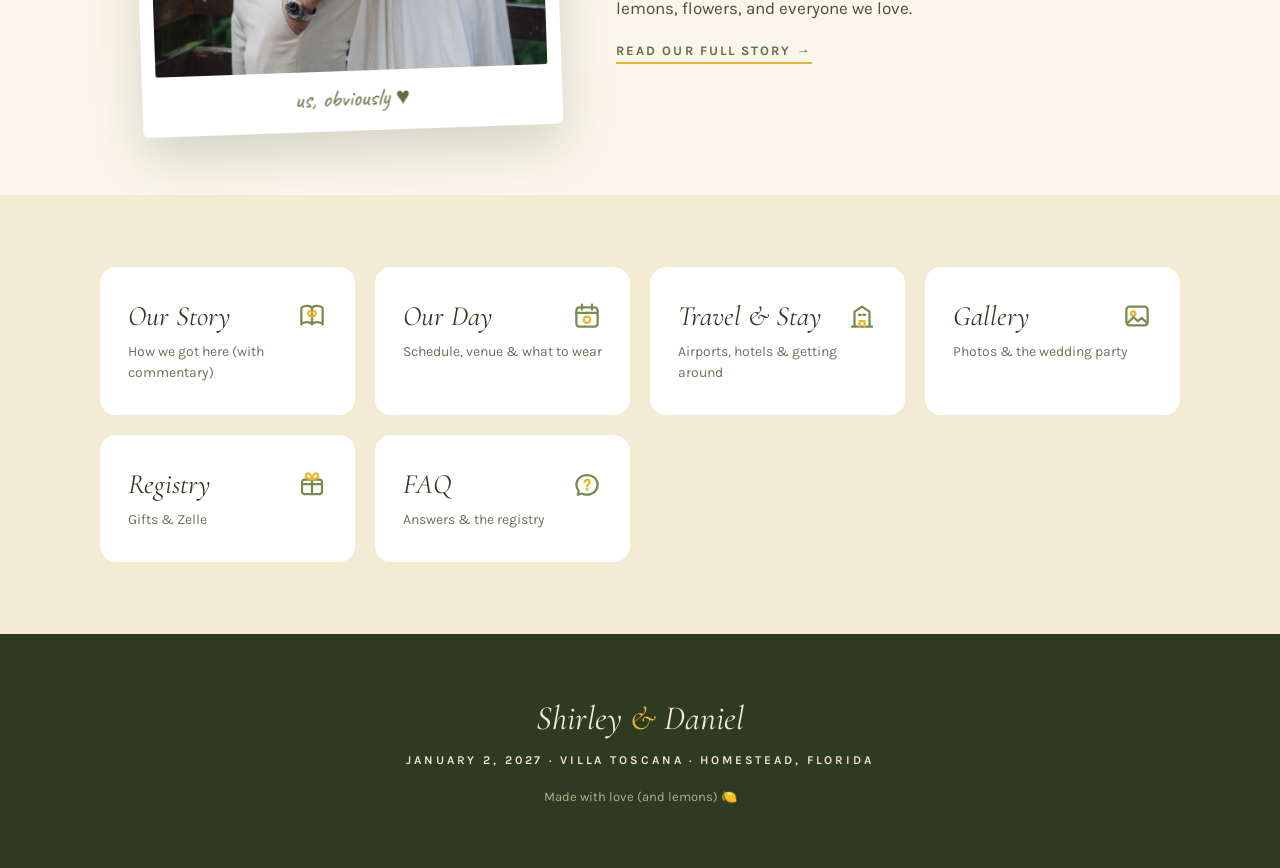
==== commit 62314516: "RSVP page: Paperless Post instructions with contact fallback Co-Authored-By: Claude Fable 5 <noreply" ====
--- a/index.html
+++ b/index.html
@@ -22,7 +22,7 @@
     <a href="gallery.html">GALLERY</a>
     <a href="registry.html">REGISTRY</a>
     <a href="faq.html">FAQ</a>
-    <a href="#" class="rsvp">RSVP</a>
+    <a href="rsvp.html" class="rsvp">RSVP</a>
   </div>
 </nav>
 
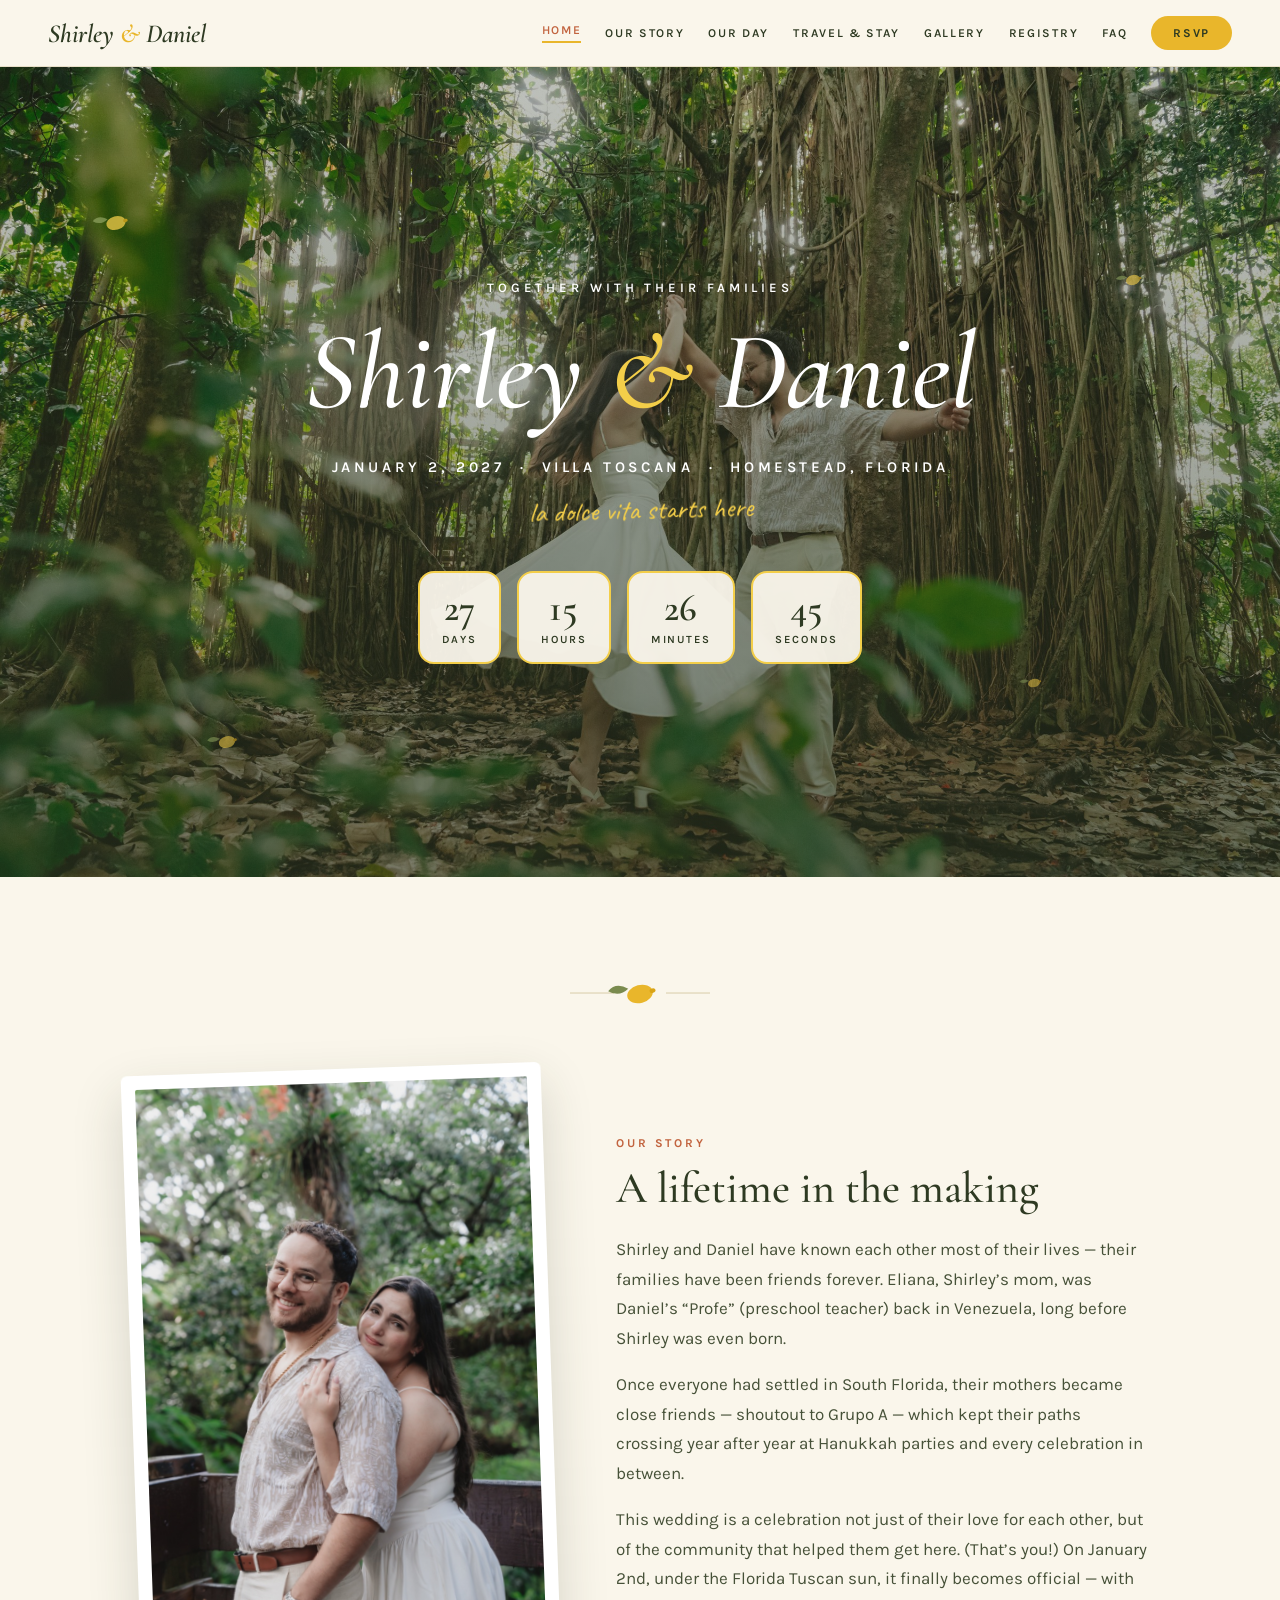
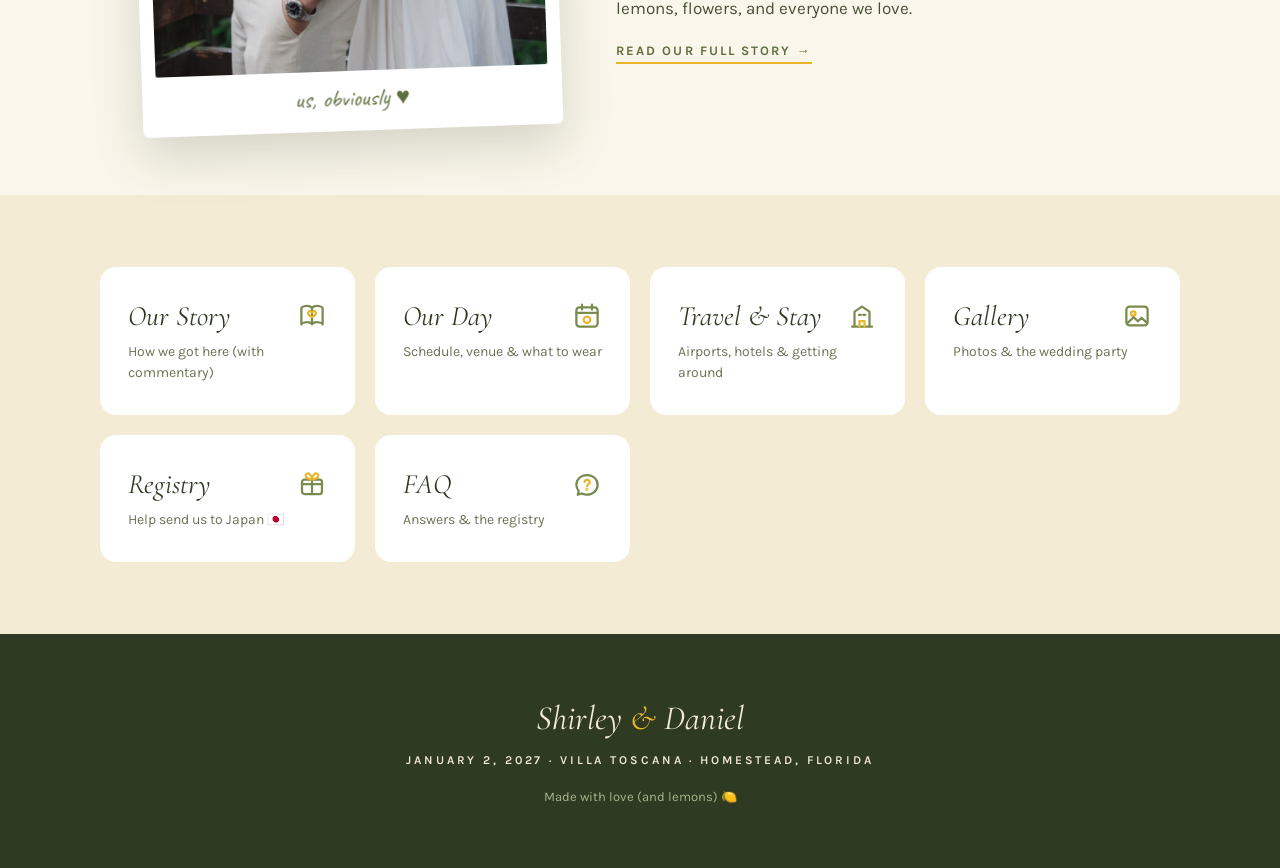
==== commit 5139f589: "Registry: Zelle-only, gifts go toward Japan honeymoon Co-Authored-By: Claude Fable 5 <noreply@anthro" ====
--- a/index.html
+++ b/index.html
@@ -86,7 +86,7 @@
     </a>
     <a href="registry.html" class="card">
       <div class="card-head"><div class="card-title">Registry</div><svg width="30" height="30" viewBox="0 0 24 24" stroke="#7A8B4E" stroke-width="1.8" stroke-linecap="round" stroke-linejoin="round" fill="none"><rect x="4" y="8.5" width="16" height="11.5" rx="2"/><path d="M4 12h16M12 8.5v11.5"/><path d="M12 8.5c-2-.5-5-1-5-3.2C7 3.6 9 3 10 4c1 .9 2 3 2 4.5 0-1.5 1-3.6 2-4.5 1-1 3-.4 3 1.3 0 2.2-3 2.7-5 3.2" stroke="#E9B62B"/></svg></div>
-      <div class="card-sub">Gifts &amp; Zelle</div>
+      <div class="card-sub">Help send us to Japan 🇯🇵</div>
     </a>
     <a href="faq.html" class="card">
       <div class="card-head"><div class="card-title">FAQ</div><svg width="30" height="30" viewBox="0 0 24 24" stroke="#7A8B4E" stroke-width="1.8" stroke-linecap="round" stroke-linejoin="round" fill="none"><path d="M12 20.5c4.7 0 8.5-3.4 8.5-7.9S16.7 4.8 12 4.8 3.5 8.1 3.5 12.6c0 1.9.7 3.6 1.9 5l-.8 3 3.2-1c1.3.6 2.7.9 4.2.9z"/><path d="M10 10.3c.3-1 1.1-1.6 2.1-1.6 1.2 0 2.1.8 2.1 1.9 0 1.6-2.2 1.7-2.2 3.1" stroke="#E9B62B"/><circle cx="12" cy="16.2" r="0.4" stroke="#E9B62B"/></svg></div>
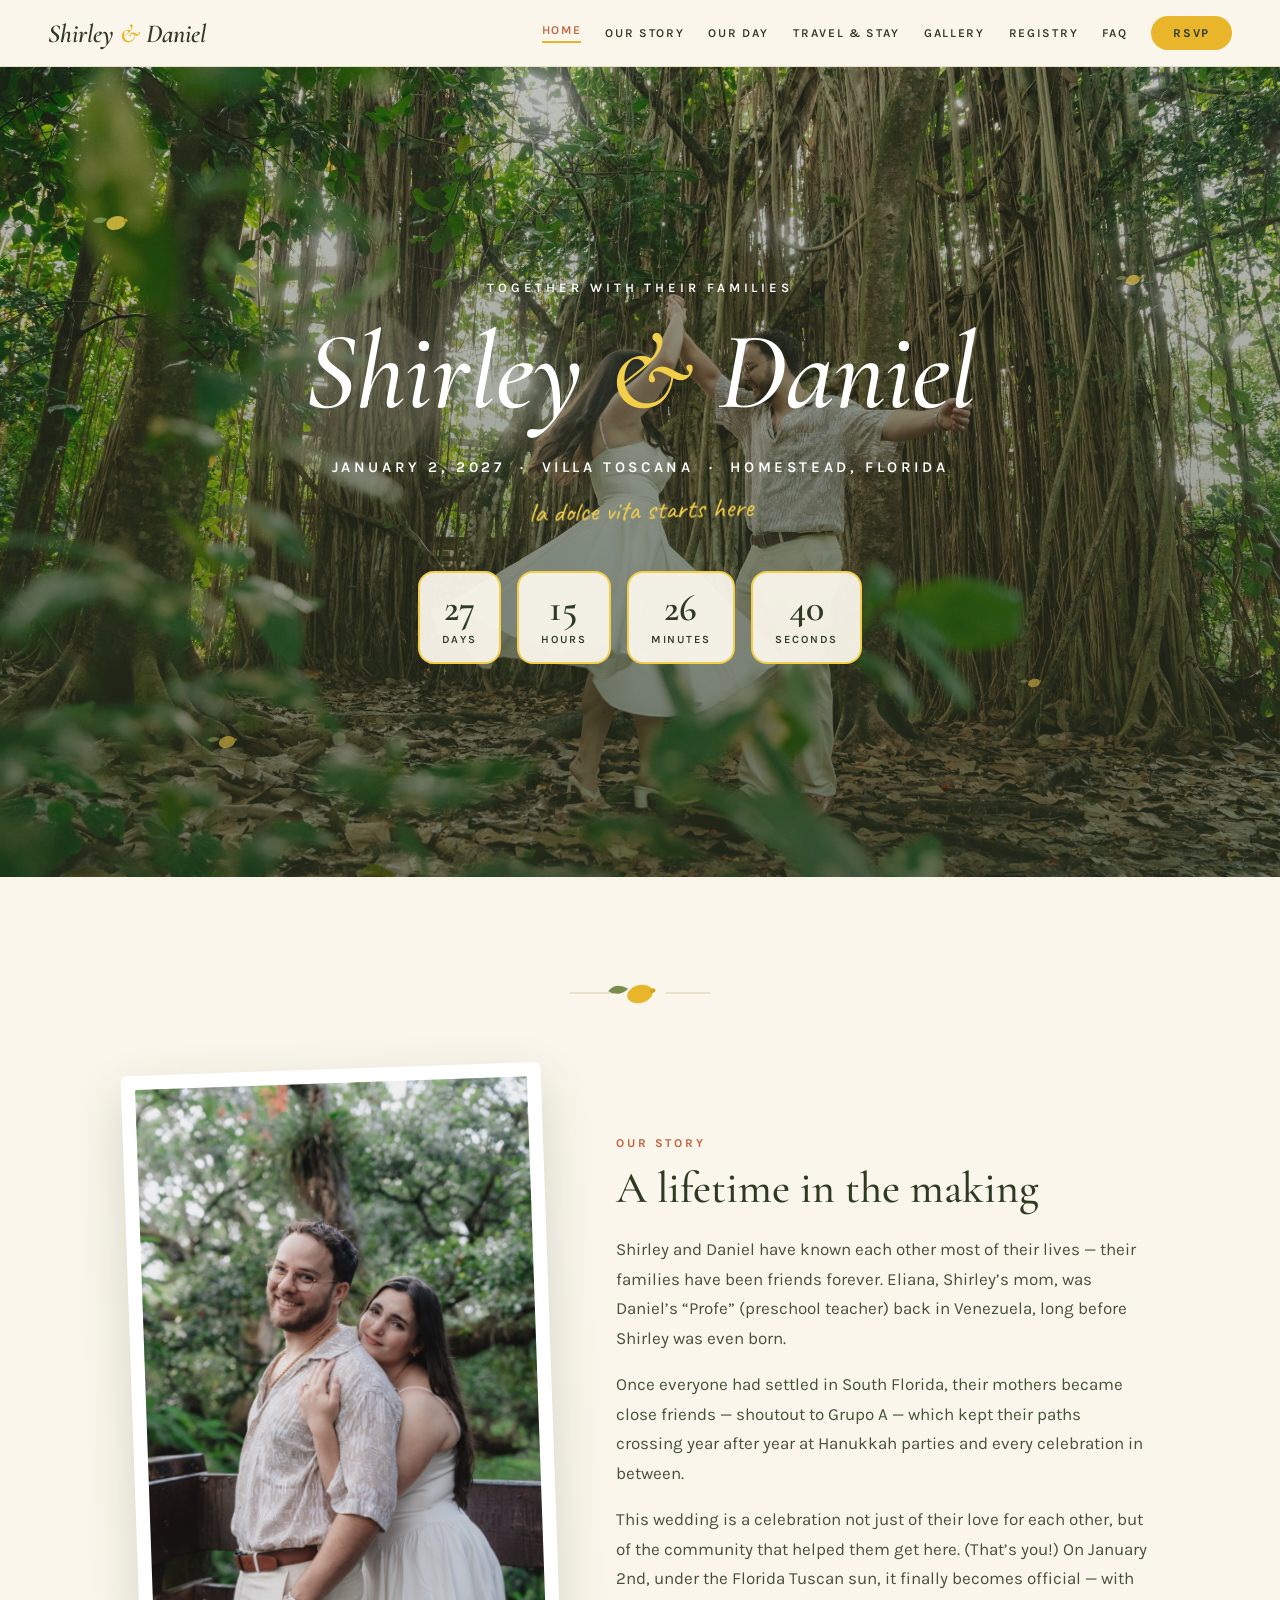
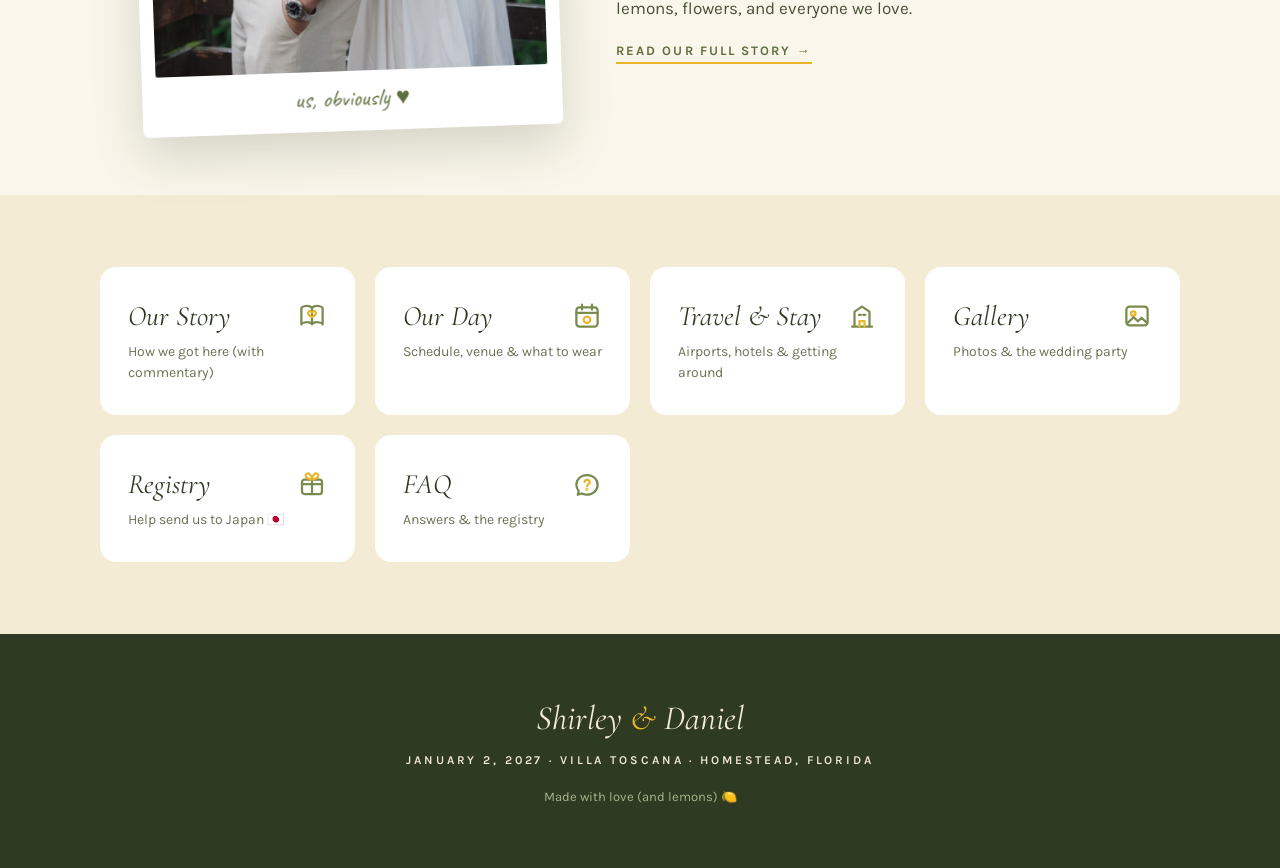
==== commit 361cf6ec: "Add hamburger nav for mobile (≤900px) across all pages Co-Authored-By: Claude Fable 5 <noreply@anthr" ====
--- a/index.html
+++ b/index.html
@@ -14,7 +14,10 @@
 
 <nav class="nav">
   <a href="index.html" class="nav-brand">Shirley <span class="amp">&amp;</span> Daniel</a>
-  <div class="nav-links">
+  <button class="nav-toggle" aria-label="Menu" aria-expanded="false" aria-controls="nav-links">
+    <span></span><span></span><span></span>
+  </button>
+  <div class="nav-links" id="nav-links">
     <a href="index.html" class="active">HOME</a>
     <a href="our-story.html">OUR STORY</a>
     <a href="our-day.html">OUR DAY</a>
--- a/css/style.css
+++ b/css/style.css
@@ -94,8 +94,44 @@
 }
 .nav-links a.rsvp:hover { background: var(--terracotta); color: #FFFFFF; }
 
-@media (max-width: 720px) {
-  .nav { padding: 16px 20px; justify-content: center; }
+.nav-toggle {
+  display: none;
+  flex-direction: column;
+  justify-content: center;
+  align-items: center;
+  gap: 5px;
+  width: 44px;
+  height: 44px;
+  background: none;
+  border: 0;
+  cursor: pointer;
+  padding: 0;
+}
+.nav-toggle span {
+  display: block;
+  width: 22px;
+  height: 2px;
+  background: var(--ink);
+  border-radius: 2px;
+  transition: transform 0.2s, opacity 0.2s;
+}
+.nav.open .nav-toggle span:nth-child(1) { transform: translateY(7px) rotate(45deg); }
+.nav.open .nav-toggle span:nth-child(2) { opacity: 0; }
+.nav.open .nav-toggle span:nth-child(3) { transform: translateY(-7px) rotate(-45deg); }
+
+@media (max-width: 900px) {
+  .nav { padding: 12px 20px; }
+  .nav-toggle { display: flex; }
+  .nav-links {
+    display: none;
+    flex-basis: 100%;
+    flex-direction: column;
+    align-items: center;
+    gap: 18px;
+    padding: 20px 0 24px;
+    font-size: 14px;
+  }
+  .nav.open .nav-links { display: flex; }
 }
 
 /* ---------- Page headers ---------- */
@@ -134,6 +170,7 @@
 .hero {
   position: relative;
   min-height: 90vh;
+  min-height: 90svh;
   display: flex;
   align-items: center;
   justify-content: center;
@@ -207,7 +244,7 @@
 
 .countdown-cell .num {
   font-family: 'Cormorant Garamond', serif;
-  font-size: 38px;
+  font-size: clamp(28px, 5vw, 38px);
   font-weight: 600;
   line-height: 1;
 }
@@ -250,7 +287,7 @@
 .story-grid h2, .venue-grid h2 {
   font-family: 'Cormorant Garamond', serif;
   font-weight: 500;
-  font-size: 44px;
+  font-size: clamp(30px, 5vw, 44px);
   margin: 0 0 22px;
   line-height: 1.1;
 }
@@ -268,8 +305,10 @@
   display: inline-block;
 }
 
-@media (max-width: 860px) {
+@media (max-width: 900px) {
   .story-grid, .venue-grid { grid-template-columns: 1fr; }
+  .story-grid { gap: 28px; }
+  .venue-grid { gap: 28px; }
 }
 
 /* ---------- Quick-link cards (home) ---------- */
@@ -345,7 +384,7 @@
 
 .timeline-time {
   font-family: 'Cormorant Garamond', serif;
-  font-size: 30px;
+  font-size: clamp(24px, 3.5vw, 30px);
   font-weight: 600;
   color: var(--olive);
 }
@@ -366,14 +405,14 @@
   gap: 56px;
   align-items: center;
 }
-.venue-grid h2 { font-size: 42px; margin-bottom: 20px; }
+.venue-grid h2 { font-size: clamp(28px, 4.5vw, 42px); margin-bottom: 20px; }
 .venue-grid p { font-size: 16px; line-height: 1.75; color: var(--body); margin: 0 0 14px; }
 
 .center-block { max-width: 760px; margin: 0 auto; text-align: center; padding: 88px 32px; }
 .center-block h2 {
   font-family: 'Cormorant Garamond', serif;
   font-weight: 500;
-  font-size: 42px;
+  font-size: clamp(28px, 4.5vw, 42px);
   margin: 0 0 20px;
 }
 .center-block p { font-size: 16px; line-height: 1.75; color: var(--body); margin: 0; }
@@ -398,7 +437,7 @@
 }
 .info-card h3 {
   font-family: 'Cormorant Garamond', serif;
-  font-size: 30px;
+  font-size: clamp(24px, 3.5vw, 30px);
   font-weight: 600;
   margin: 0 0 14px;
 }
@@ -425,7 +464,7 @@
 .shuttle-banner .label { font-size: 12px; letter-spacing: 0.2em; font-weight: 700; color: var(--olive); }
 .shuttle-banner h2 {
   font-family: 'Cormorant Garamond', serif;
-  font-size: 32px;
+  font-size: clamp(25px, 4vw, 32px);
   font-weight: 600;
   margin: 0 0 14px;
 }
@@ -456,7 +495,7 @@
 .stay-band { background: var(--sand); border-radius: 16px; padding: 44px 40px; margin-top: 20px; text-align: center; }
 .stay-band h2 {
   font-family: 'Cormorant Garamond', serif;
-  font-size: 32px;
+  font-size: clamp(25px, 4vw, 32px);
   font-weight: 600;
   margin: 0 0 12px;
 }
@@ -525,33 +564,6 @@
 
 /* ---------- Gallery ---------- */
 
-.gallery-grid {
-  max-width: 1120px;
-  margin: 0 auto;
-  padding: 0 32px 80px;
-  display: grid;
-  grid-template-columns: repeat(3, 1fr);
-  grid-auto-flow: dense;
-  gap: 16px;
-}
-
-.gallery-grid img {
-  width: 100%;
-  height: 440px;
-  object-fit: cover;
-  border-radius: 14px;
-  display: block;
-  transition: transform 0.25s;
-}
-.gallery-grid img:hover { transform: scale(1.02) rotate(-0.6deg); }
-.gallery-grid img.wide { grid-column: span 2; }
-.gallery-grid img.tall { height: 460px; }
-
-@media (max-width: 720px) {
-  .gallery-grid { grid-template-columns: 1fr; }
-  .gallery-grid img.wide { grid-column: auto; }
-}
-
 .masonry {
   columns: 3;
   column-gap: 16px;
@@ -566,14 +578,14 @@
   transition: transform 0.25s;
 }
 .masonry img:hover { transform: scale(1.02) rotate(-0.6deg); }
-@media (max-width: 960px) { .masonry { columns: 2; } }
+@media (max-width: 900px) { .masonry { columns: 2; } }
 @media (max-width: 600px) { .masonry { columns: 1; } }
 
 .band { background: var(--sand); text-align: center; padding: 88px 32px; }
 .band h2 {
   font-family: 'Cormorant Garamond', serif;
   font-weight: 500;
-  font-size: 42px;
+  font-size: clamp(28px, 4.5vw, 42px);
   margin: 0 0 18px;
 }
 .band p { font-size: 16px; line-height: 1.75; color: var(--body); max-width: 520px; margin: 0 auto; }
@@ -601,7 +613,7 @@
 }
 .registry-card h2 {
   font-family: 'Cormorant Garamond', serif;
-  font-size: 34px;
+  font-size: clamp(26px, 4vw, 34px);
   font-weight: 600;
   margin: 0 0 14px;
 }
@@ -690,7 +702,7 @@
 
 .story-row h2 {
   font-family: 'Cormorant Garamond', serif;
-  font-size: 32px;
+  font-size: clamp(25px, 4vw, 32px);
   font-weight: 600;
   margin: 0 0 10px;
 }
@@ -797,7 +809,7 @@
 .section-head h2 {
   font-family: 'Cormorant Garamond', serif;
   font-weight: 500;
-  font-size: 38px;
+  font-size: clamp(28px, 4.5vw, 38px);
   margin: 0;
 }
 .section-head p { font-size: 15px; line-height: 1.7; color: var(--body); max-width: 480px; margin: 12px auto 0; }
@@ -843,7 +855,7 @@
 .footer .footer-brand {
   font-family: 'Cormorant Garamond', serif;
   font-style: italic;
-  font-size: 34px;
+  font-size: clamp(26px, 4vw, 34px);
 }
 .footer .footer-brand .amp { color: var(--lemon); }
 .footer .footer-date {
@@ -853,3 +865,28 @@
   margin-top: 14px;
 }
 .footer .footer-note { font-size: 13px; color: #A9B48C; margin-top: 22px; }
+
+/* ---------- Phone-level adjustments ---------- */
+
+@media (max-width: 600px) {
+  .section, .timeline, .travel-wrap, .faq-list, .story-timeline,
+  .people-section, .story-cta {
+    padding-left: 20px;
+    padding-right: 20px;
+  }
+  .card-band, .venue-band, .band, .center-block {
+    padding-left: 20px;
+    padding-right: 20px;
+  }
+  .section { padding-top: 64px; }
+  .page-head { padding-top: 56px; }
+
+  .countdown { gap: 10px; }
+  .countdown-cell { min-width: 64px; padding: 12px 14px; }
+
+  .timeline-row { grid-template-columns: 90px 1fr; gap: 18px; }
+
+  .drive-map { height: 300px; }
+  .families-grid .polaroid img { height: 240px; }
+  .carousel-btn { display: none; }
+}
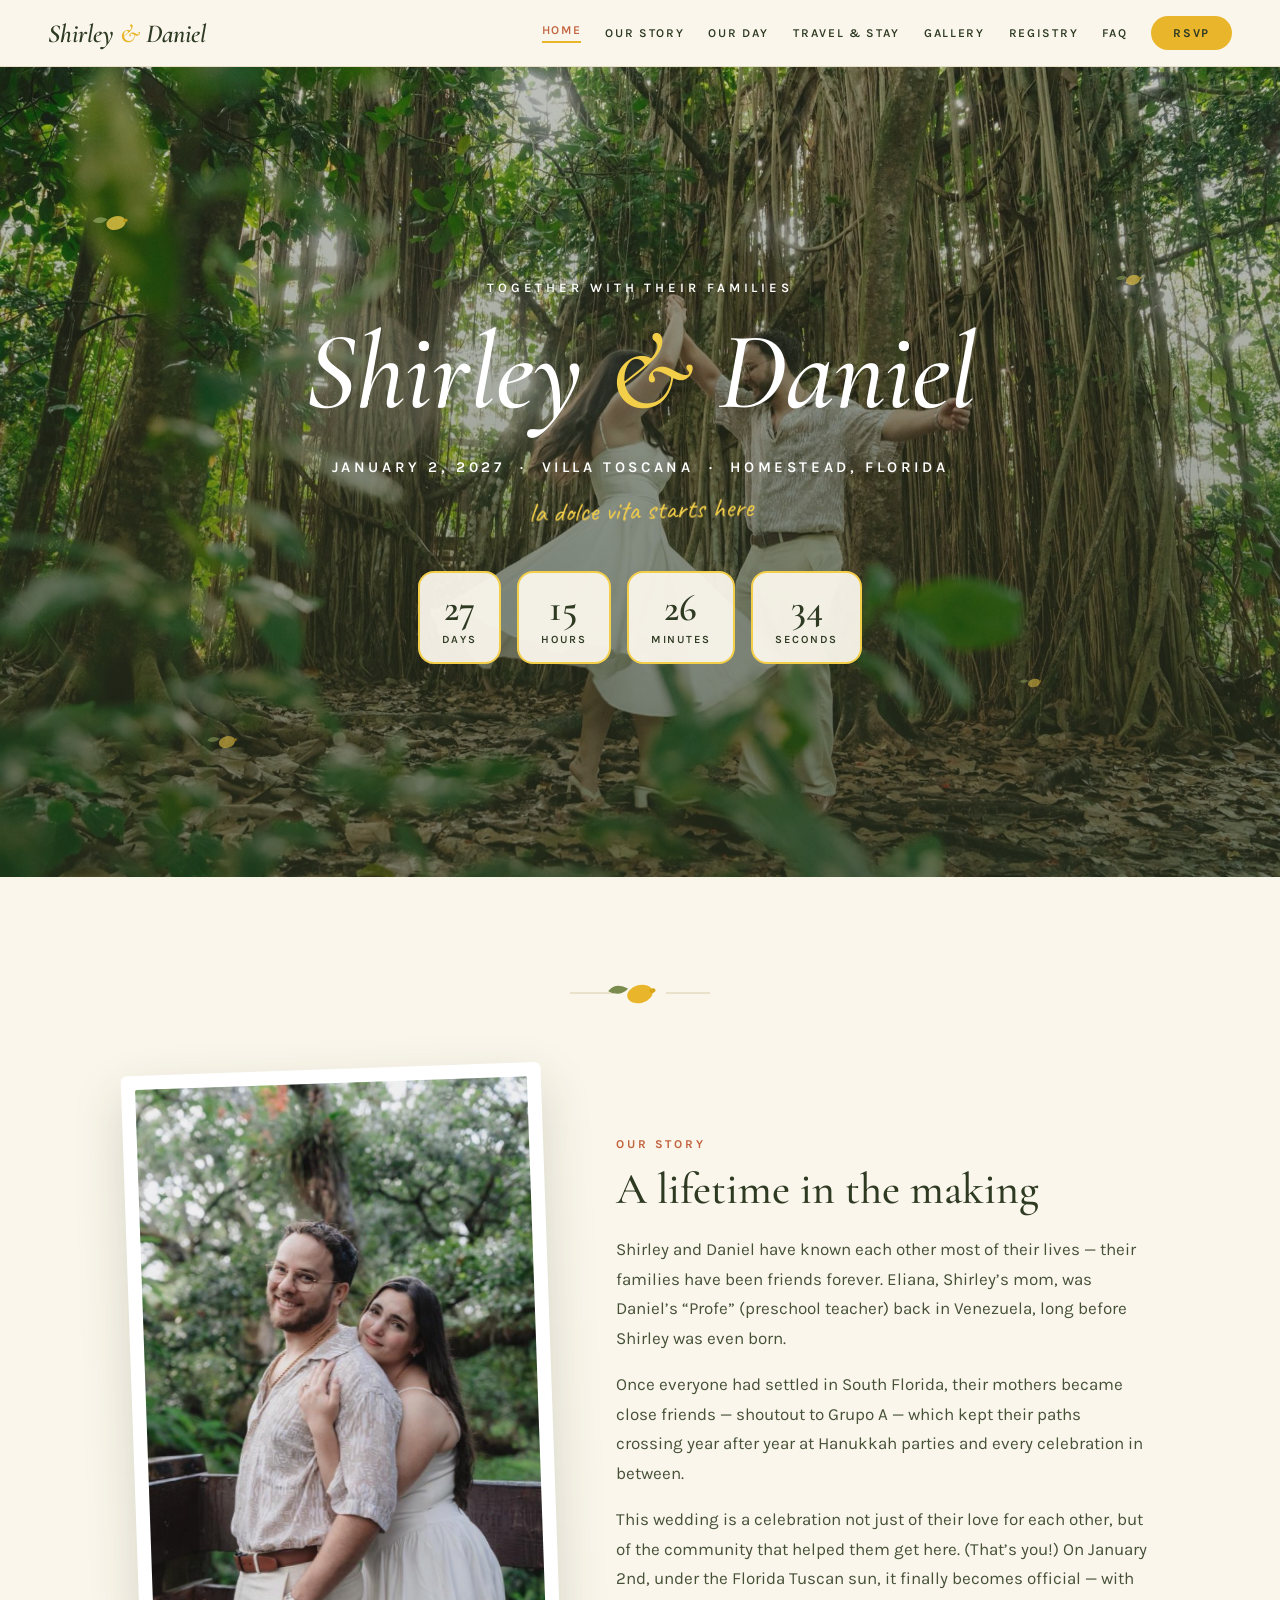
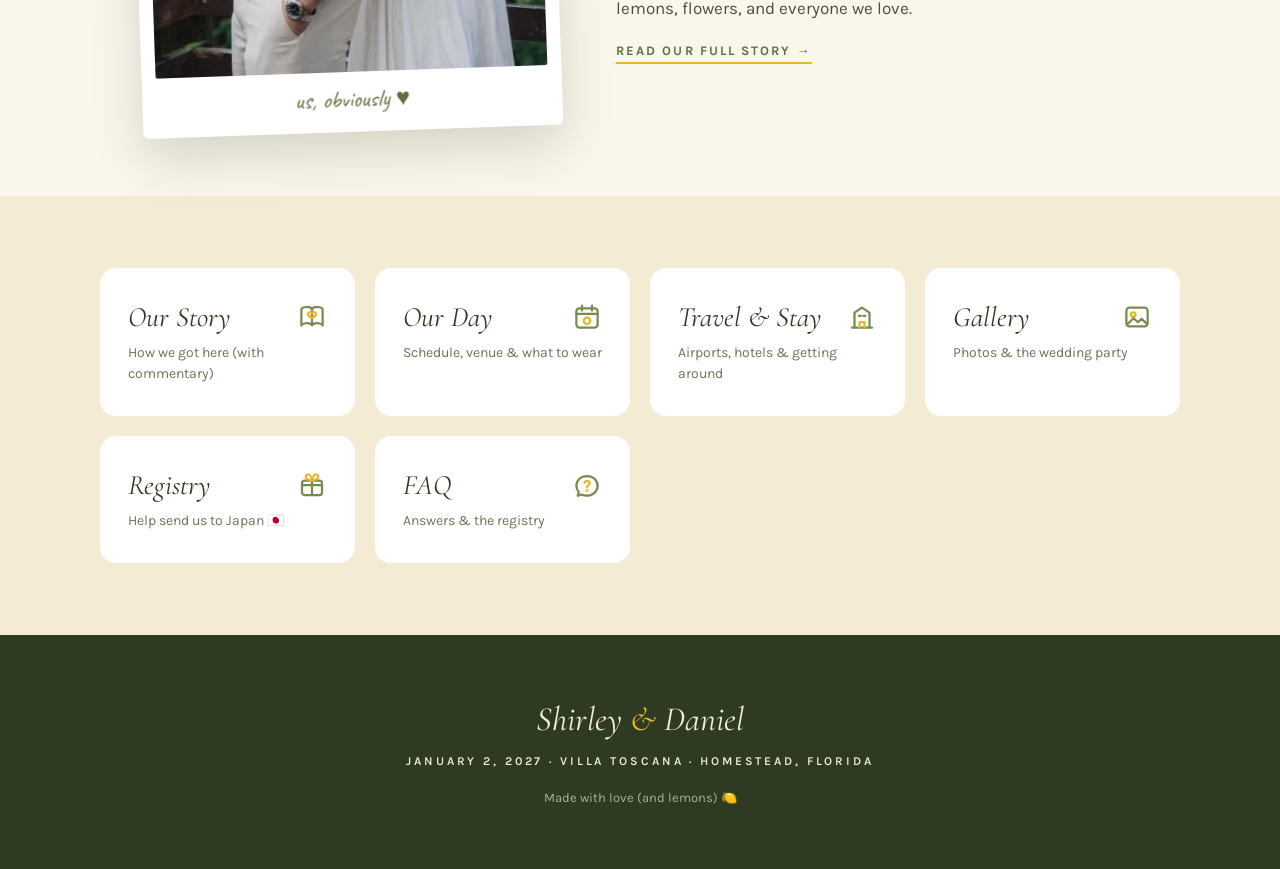
==== commit 1869dc2f: "Bump asset cache versions to v4 Co-Authored-By: Claude Fable 5 <noreply@anthropic.com>" ====
--- a/index.html
+++ b/index.html
@@ -8,7 +8,7 @@
 <link rel="preconnect" href="https://fonts.googleapis.com">
 <link rel="preconnect" href="https://fonts.gstatic.com" crossorigin>
 <link href="https://fonts.googleapis.com/css2?family=Cormorant+Garamond:ital,wght@0,400;0,500;0,600;1,400;1,500;1,600&family=Karla:wght@400;500;600;700&family=Caveat:wght@500;600&display=swap" rel="stylesheet">
-<link rel="stylesheet" href="css/style.css?v=3">
+<link rel="stylesheet" href="css/style.css?v=4">
 </head>
 <body>
 
@@ -104,6 +104,6 @@
   <div class="footer-note">Made with love (and lemons) 🍋</div>
 </footer>
 
-<script src="js/main.js?v=3"></script>
+<script src="js/main.js?v=4" defer></script>
 </body>
 </html>
--- a/css/style.css
+++ b/css/style.css
@@ -174,7 +174,13 @@
   display: flex;
   align-items: center;
   justify-content: center;
-  background: url('../images/hero-dancing.jpg') center/cover no-repeat;
+  background: url('../images/hero-dancing-1200.jpg') center/cover no-repeat;
+}
+@media (min-width: 1201px) {
+  .hero { background-image: url('../images/hero-dancing.jpg'); }
+}
+@media (max-width: 700px) {
+  .hero { background-image: url('../images/hero-dancing-800.jpg'); }
 }
 
 .hero-scrim {
@@ -369,6 +375,9 @@
 }
 .btn:hover { background: var(--ink); color: #FFFFFF; }
 
+.btn.lemon { background: var(--lemon); color: var(--ink); }
+.btn.lemon:hover { background: var(--terracotta); color: #FFFFFF; }
+
 /* ---------- Timeline (Our Day) ---------- */
 
 .timeline { max-width: 760px; margin: 0 auto; padding: 0 32px 80px; }
@@ -442,6 +451,27 @@
   margin: 0 0 14px;
 }
 .info-card p { font-size: 15px; line-height: 1.7; color: var(--body); margin: 0; }
+
+.travel-wrap.narrow { max-width: 760px; }
+
+/* RSVP steps */
+.step-intro { text-align: center; margin-bottom: 20px; }
+.step-intro .label { color: var(--terracotta); }
+.step-card { margin-bottom: 16px; }
+.step-card.last { margin-bottom: 20px; }
+.step-row { display: flex; gap: 20px; align-items: flex-start; }
+.step-row p { margin: 0; }
+.step-num {
+  font-family: 'Cormorant Garamond', serif;
+  font-size: clamp(30px, 5vw, 40px);
+  font-weight: 600;
+  color: var(--lemon);
+  line-height: 1;
+}
+.step-title { font-size: 17px; font-weight: 700; margin-bottom: 6px; }
+.notice.full { max-width: none; margin: 0 0 20px; text-align: center; }
+.rsvp-close { text-align: center; padding-bottom: 72px; }
+.tagline.straight { transform: none; }
 
 .shuttle-banner {
   background: #FFFFFF;
@@ -603,6 +633,8 @@
   align-items: start;
 }
 
+.registry-grid.single { grid-template-columns: 1fr; max-width: 640px; }
+
 .registry-card { background: #FFFFFF; border-radius: 18px; padding: 44px 36px; text-align: center; }
 .registry-card .label {
   font-size: 12px;
@@ -742,6 +774,34 @@
   text-align: center;
   padding: 8px 0;
 }
+.story-wide.pad-top { padding-top: 32px; }
+.story-wide .label {
+  font-size: 12px;
+  letter-spacing: 0.2em;
+  font-weight: 700;
+  color: var(--olive);
+  margin-bottom: 8px;
+}
+.story-wide .label.terracotta { color: var(--terracotta); }
+.story-wide h2 {
+  font-family: 'Cormorant Garamond', serif;
+  font-size: clamp(25px, 4vw, 32px);
+  font-weight: 600;
+  margin: 0 0 10px;
+}
+.story-wide > p {
+  font-size: 15px;
+  line-height: 1.7;
+  color: var(--body);
+  max-width: 560px;
+  margin: 0 auto;
+  padding: 0 20px;
+}
+.story-wide .polaroid { max-width: 760px; margin: 8px auto 0; }
+.story-wide .story-notes.center { align-items: center; margin-top: 18px; }
+.video-frame { width: 100%; display: block; border-radius: 2px; }
+.story-photo.tilt { transform: rotate(-1deg); }
+.story-row .btn { margin-top: 18px; }
 
 .story-carousel { position: relative; margin-top: 24px; }
 
@@ -797,6 +857,8 @@
 
 .people-section { max-width: 1080px; margin: 0 auto; padding: 32px 32px 24px; }
 .people-section.tight-top { padding-top: 48px; }
+.people-section.wide { max-width: 1120px; padding-bottom: 88px; }
+.page-head.tight-bottom { padding-bottom: 24px; }
 
 .section-head { text-align: center; margin-bottom: 28px; }
 .section-head .label {
@@ -885,6 +947,7 @@
   .countdown-cell { min-width: 64px; padding: 12px 14px; }
 
   .timeline-row { grid-template-columns: 90px 1fr; gap: 18px; }
+  .step-row { gap: 14px; }
 
   .drive-map { height: 300px; }
   .families-grid .polaroid img { height: 240px; }
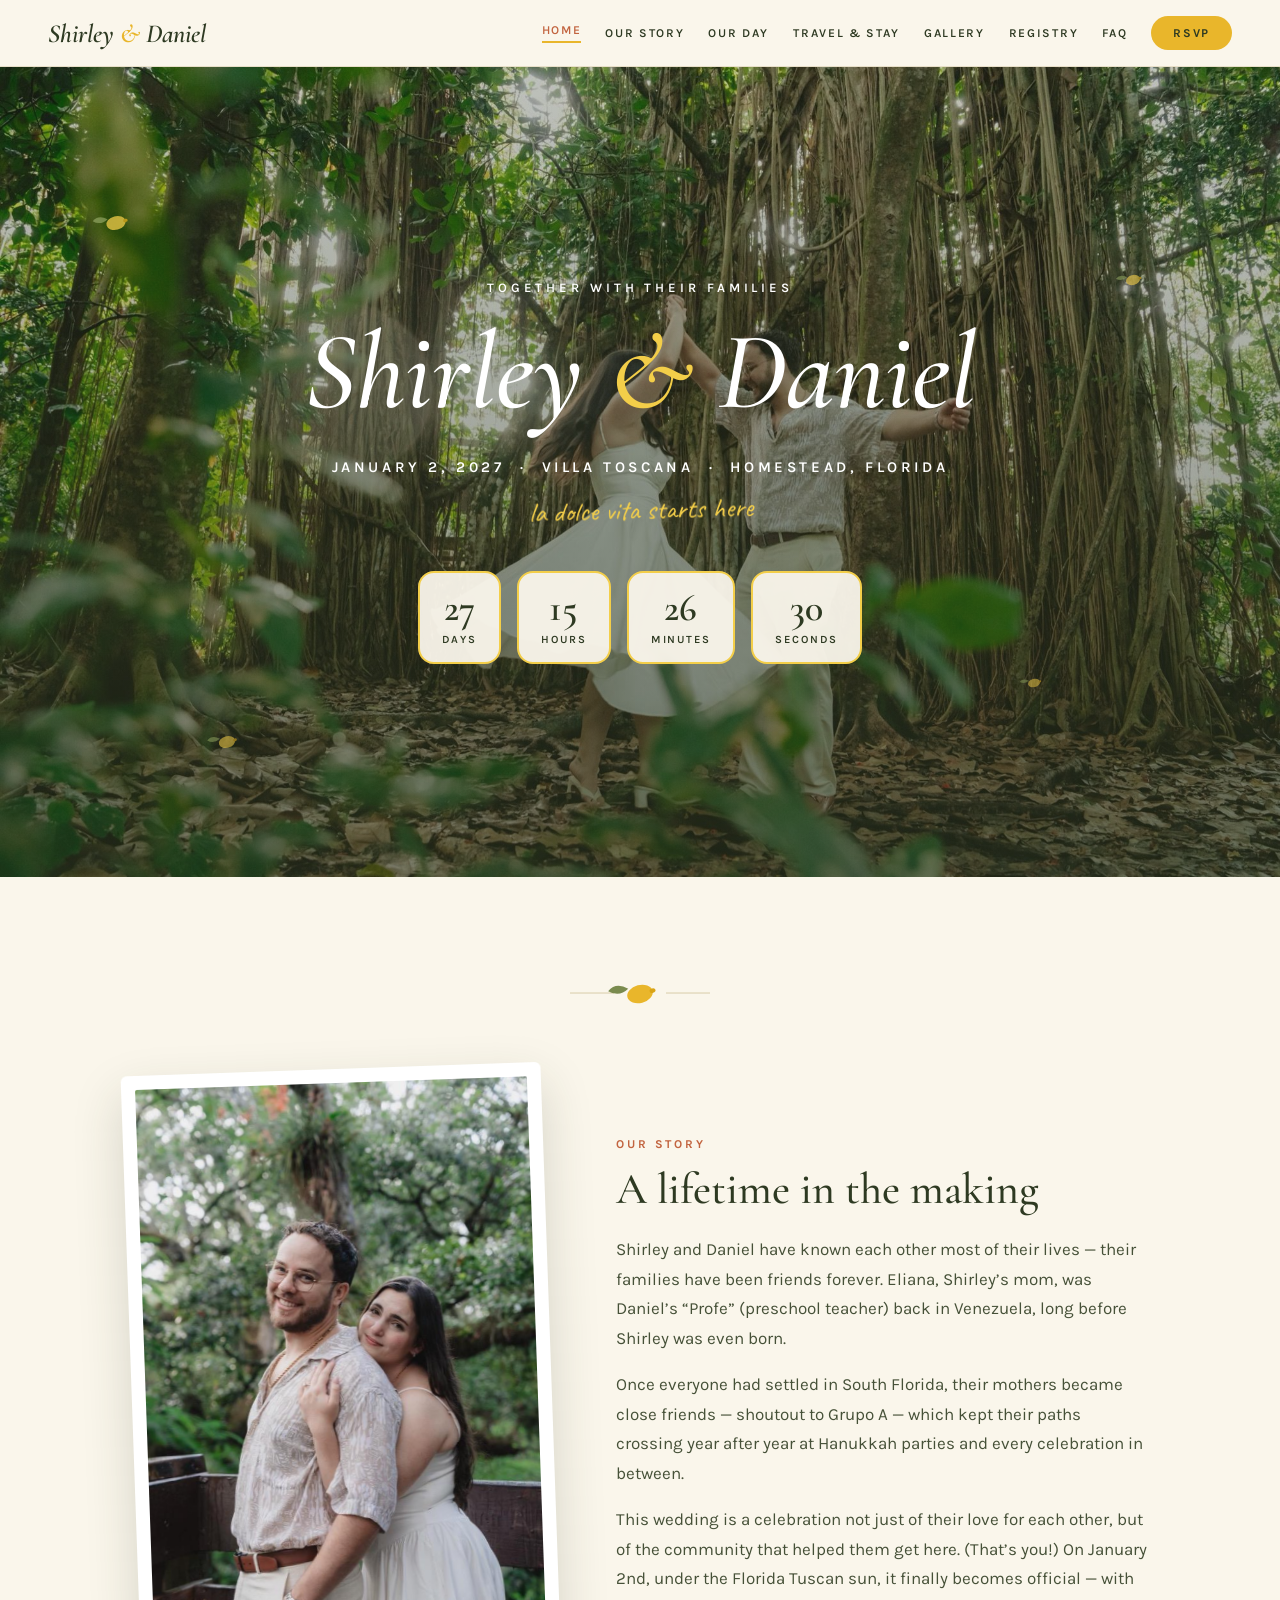
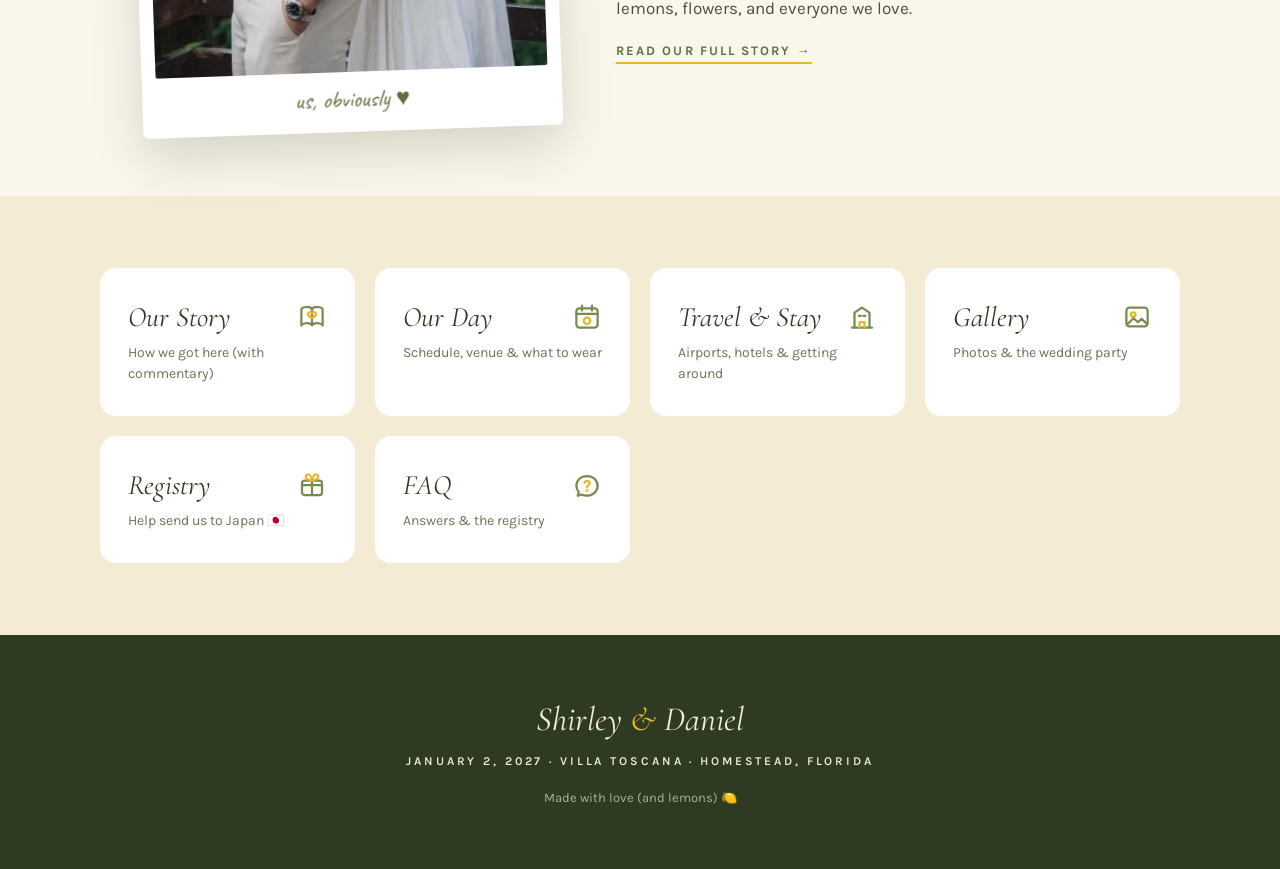
==== commit 211e57ed: "Full day timeline, photo-sharing section with emails, gallery-67, venue-grid mobile fix - Our Day: c" ====
--- a/index.html
+++ b/index.html
@@ -8,7 +8,7 @@
 <link rel="preconnect" href="https://fonts.googleapis.com">
 <link rel="preconnect" href="https://fonts.gstatic.com" crossorigin>
 <link href="https://fonts.googleapis.com/css2?family=Cormorant+Garamond:ital,wght@0,400;0,500;0,600;1,400;1,500;1,600&family=Karla:wght@400;500;600;700&family=Caveat:wght@500;600&display=swap" rel="stylesheet">
-<link rel="stylesheet" href="css/style.css?v=4">
+<link rel="stylesheet" href="css/style.css?v=5">
 </head>
 <body>
 
--- a/css/style.css
+++ b/css/style.css
@@ -155,13 +155,14 @@
   margin: 0;
 }
 
-.page-head .tagline {
+.tagline {
   font-family: Caveat, cursive;
   font-size: 26px;
   color: var(--terracotta);
   margin-top: 12px;
   transform: rotate(-1deg);
 }
+.band .tagline { margin-top: 20px; transform: none; }
 
 .lemon-divider { display: block; margin: 28px auto 0; animation: bob 5s ease-in-out infinite; }
 
@@ -312,9 +313,7 @@
 }
 
 @media (max-width: 900px) {
-  .story-grid, .venue-grid { grid-template-columns: 1fr; }
-  .story-grid { gap: 28px; }
-  .venue-grid { gap: 28px; }
+  .story-grid { grid-template-columns: 1fr; gap: 28px; }
 }
 
 /* ---------- Quick-link cards (home) ---------- */
@@ -416,6 +415,10 @@
 }
 .venue-grid h2 { font-size: clamp(28px, 4.5vw, 42px); margin-bottom: 20px; }
 .venue-grid p { font-size: 16px; line-height: 1.75; color: var(--body); margin: 0 0 14px; }
+
+@media (max-width: 900px) {
+  .venue-grid { grid-template-columns: 1fr; gap: 28px; }
+}
 
 .center-block { max-width: 760px; margin: 0 auto; text-align: center; padding: 88px 32px; }
 .center-block h2 {
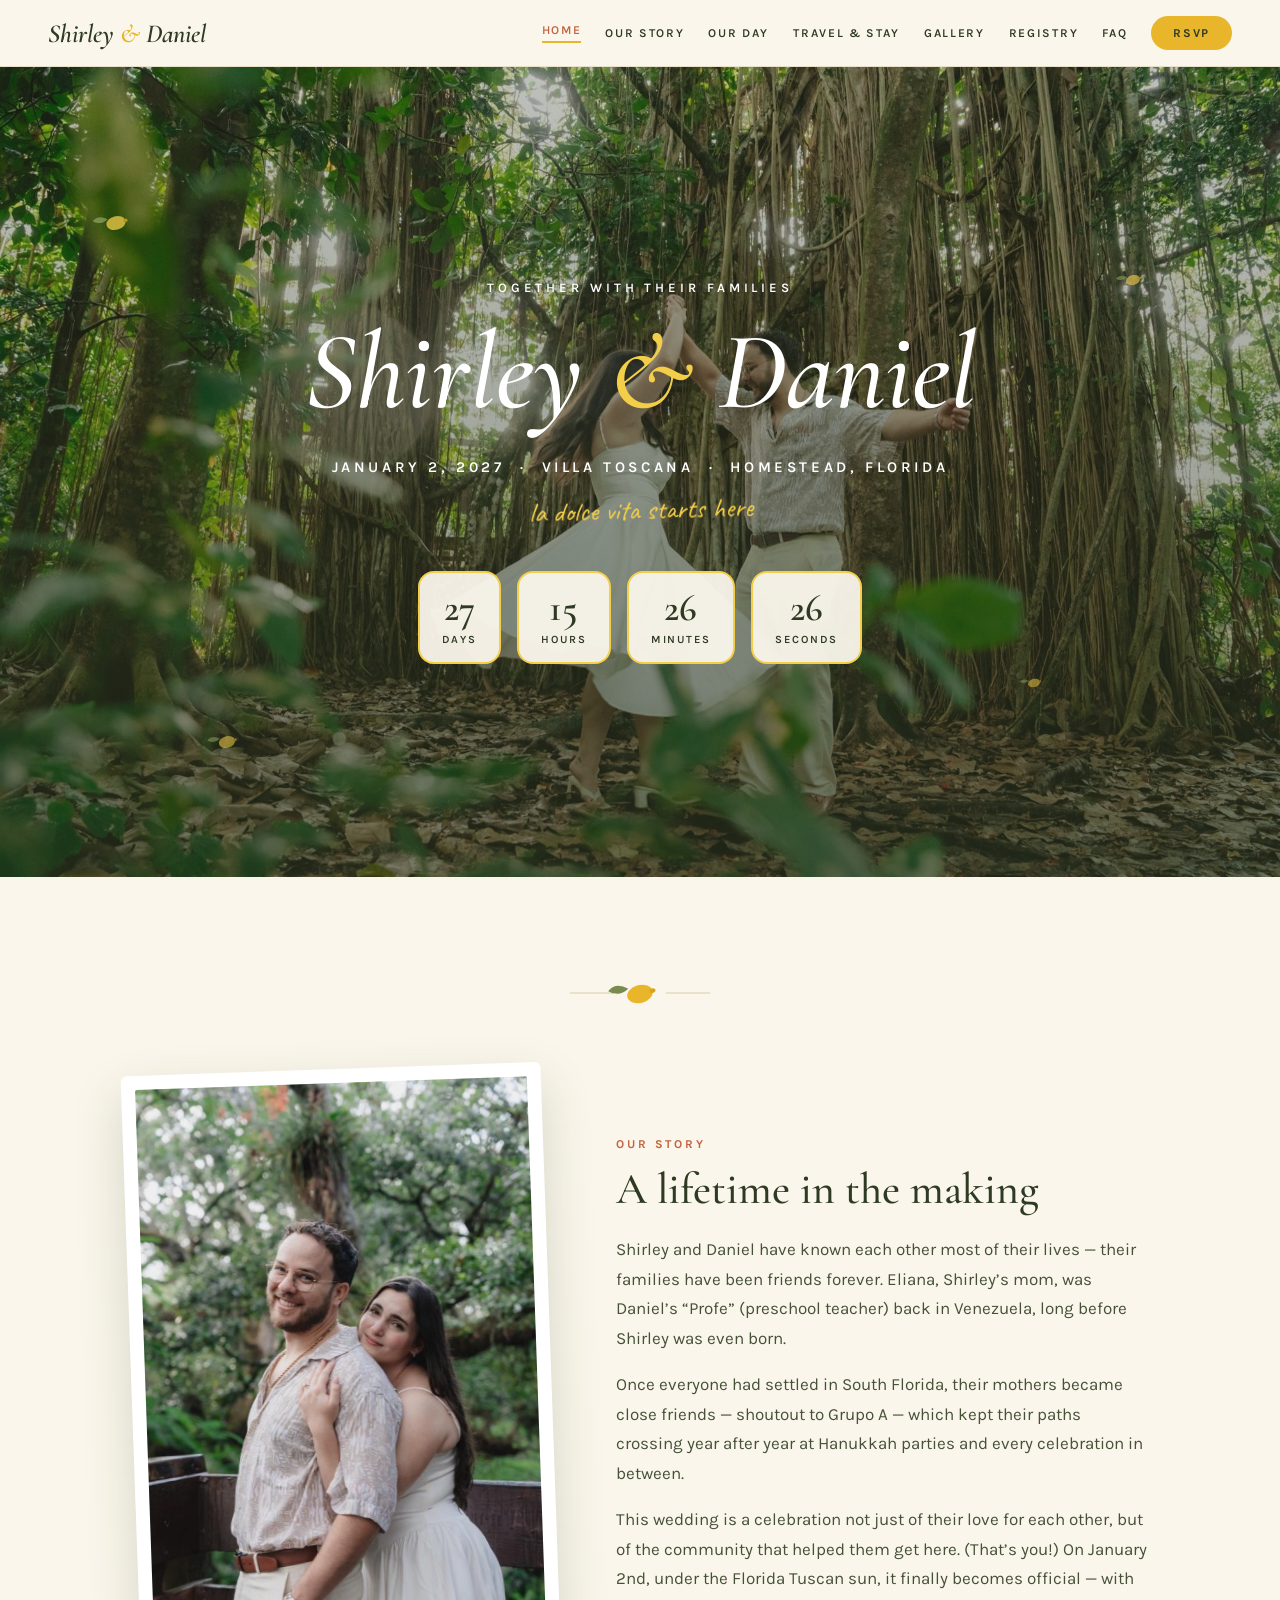
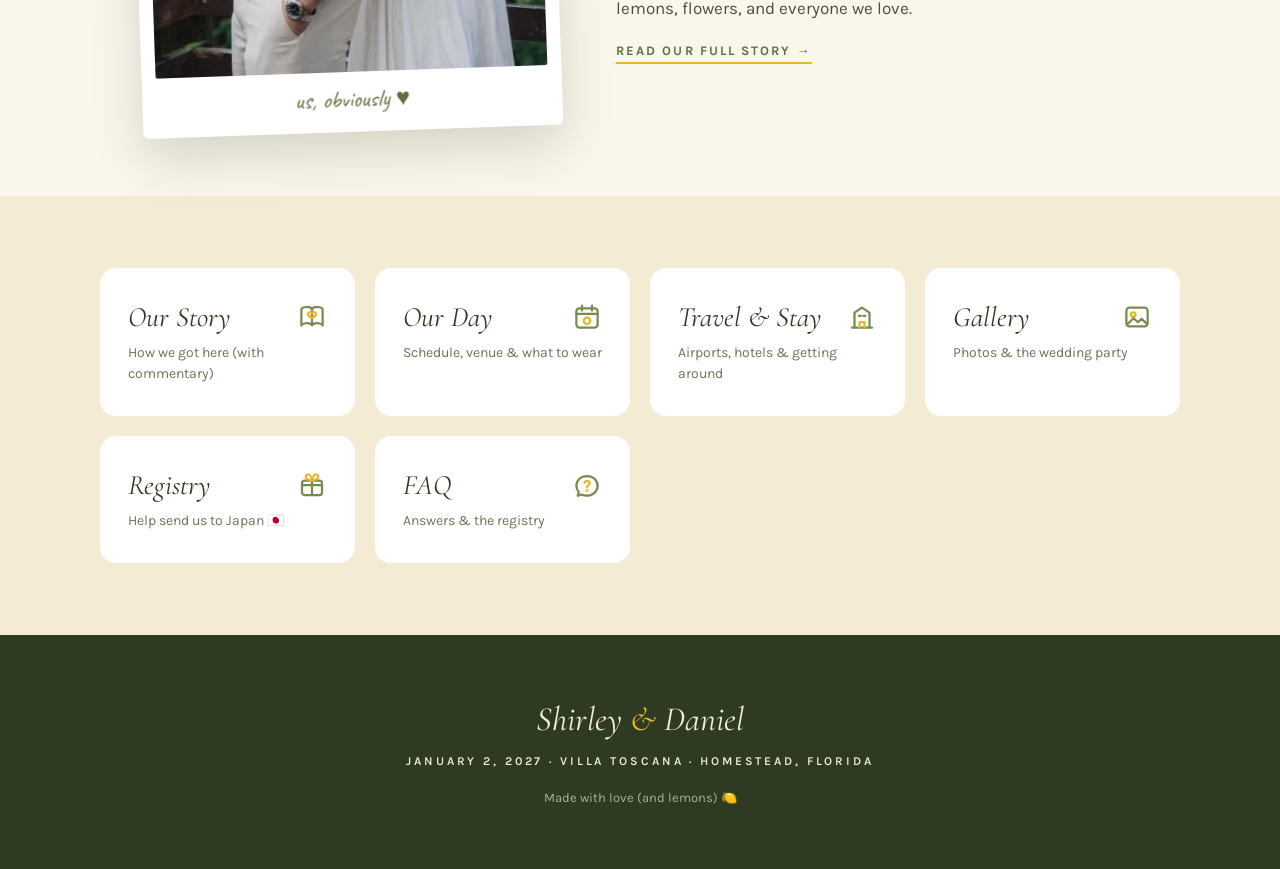
==== commit bead399a: "Add lightbox: click gallery/carousel photos to view large with prev/next Co-Authored-By: Claude Fabl" ====
--- a/index.html
+++ b/index.html
@@ -8,7 +8,7 @@
 <link rel="preconnect" href="https://fonts.googleapis.com">
 <link rel="preconnect" href="https://fonts.gstatic.com" crossorigin>
 <link href="https://fonts.googleapis.com/css2?family=Cormorant+Garamond:ital,wght@0,400;0,500;0,600;1,400;1,500;1,600&family=Karla:wght@400;500;600;700&family=Caveat:wght@500;600&display=swap" rel="stylesheet">
-<link rel="stylesheet" href="css/style.css?v=5">
+<link rel="stylesheet" href="css/style.css?v=6">
 </head>
 <body>
 
@@ -104,6 +104,6 @@
   <div class="footer-note">Made with love (and lemons) 🍋</div>
 </footer>
 
-<script src="js/main.js?v=4" defer></script>
+<script src="js/main.js?v=5" defer></script>
 </body>
 </html>
--- a/css/style.css
+++ b/css/style.css
@@ -914,6 +914,59 @@
 
 .page-head .intro { font-size: 16px; line-height: 1.75; color: var(--body); max-width: 540px; margin: 24px auto 0; }
 
+/* ---------- Lightbox ---------- */
+
+.masonry img, .carousel-track img { cursor: pointer; }
+
+.lightbox {
+  position: fixed;
+  inset: 0;
+  z-index: 50;
+  background: rgba(46, 58, 34, 0.92);
+  display: flex;
+  align-items: center;
+  justify-content: center;
+  opacity: 0;
+  pointer-events: none;
+  transition: opacity 0.2s;
+}
+.lightbox.open { opacity: 1; pointer-events: auto; }
+
+.lightbox img {
+  max-width: 92vw;
+  max-height: 86vh;
+  border-radius: 8px;
+  box-shadow: 0 24px 70px rgba(0, 0, 0, 0.5);
+}
+
+.lightbox-btn {
+  position: absolute;
+  top: 50%;
+  transform: translateY(-50%);
+  width: 44px;
+  height: 44px;
+  border-radius: 50%;
+  border: 1px solid var(--hairline);
+  background: rgba(250, 246, 235, 0.95);
+  color: var(--ink);
+  font-size: 20px;
+  line-height: 1;
+  cursor: pointer;
+  display: flex;
+  align-items: center;
+  justify-content: center;
+  box-shadow: 0 6px 16px rgba(0, 0, 0, 0.3);
+}
+.lightbox-btn:hover { background: var(--lemon); }
+.lightbox-btn.prev { left: 12px; }
+.lightbox-btn.next { right: 12px; }
+.lightbox-btn.lightbox-close {
+  top: 14px;
+  right: 14px;
+  transform: none;
+  font-size: 24px;
+}
+
 /* ---------- Footer ---------- */
 
 .footer { background: var(--ink); color: var(--sand); text-align: center; padding: 64px 24px; }
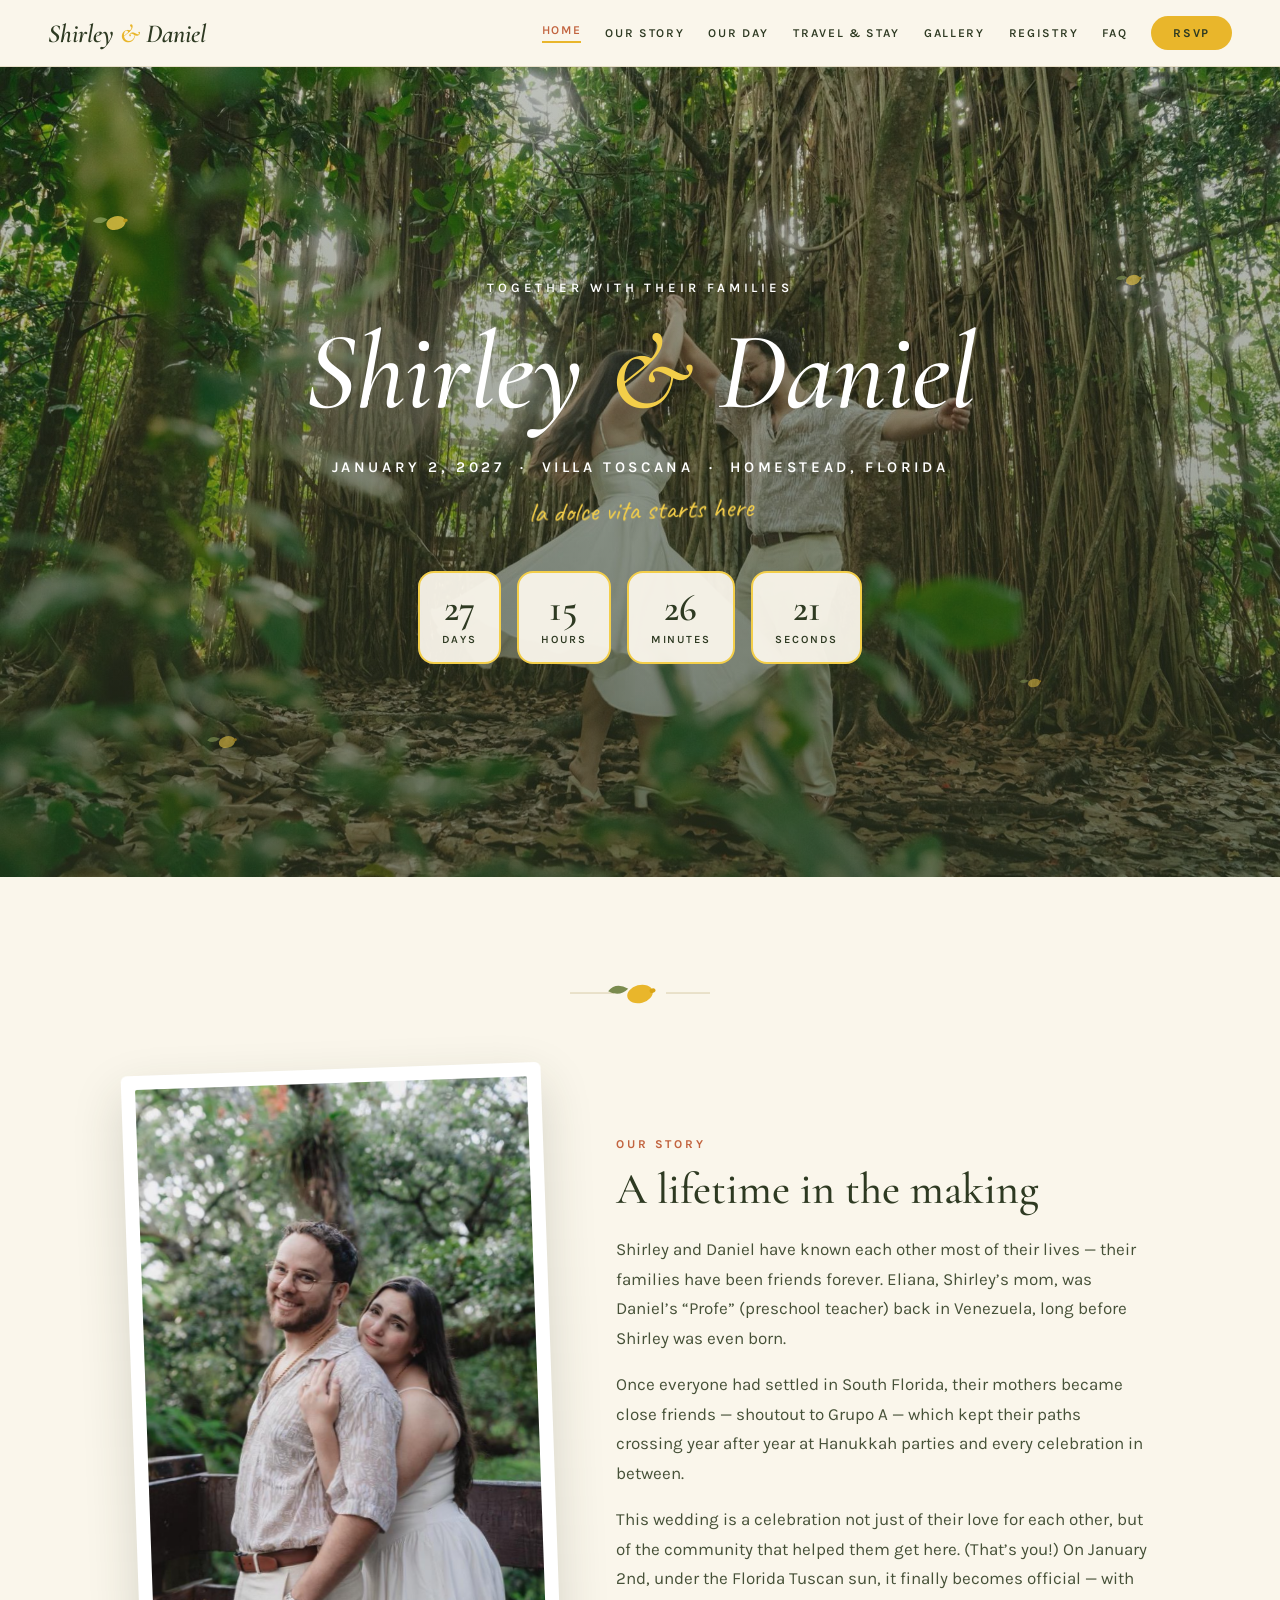
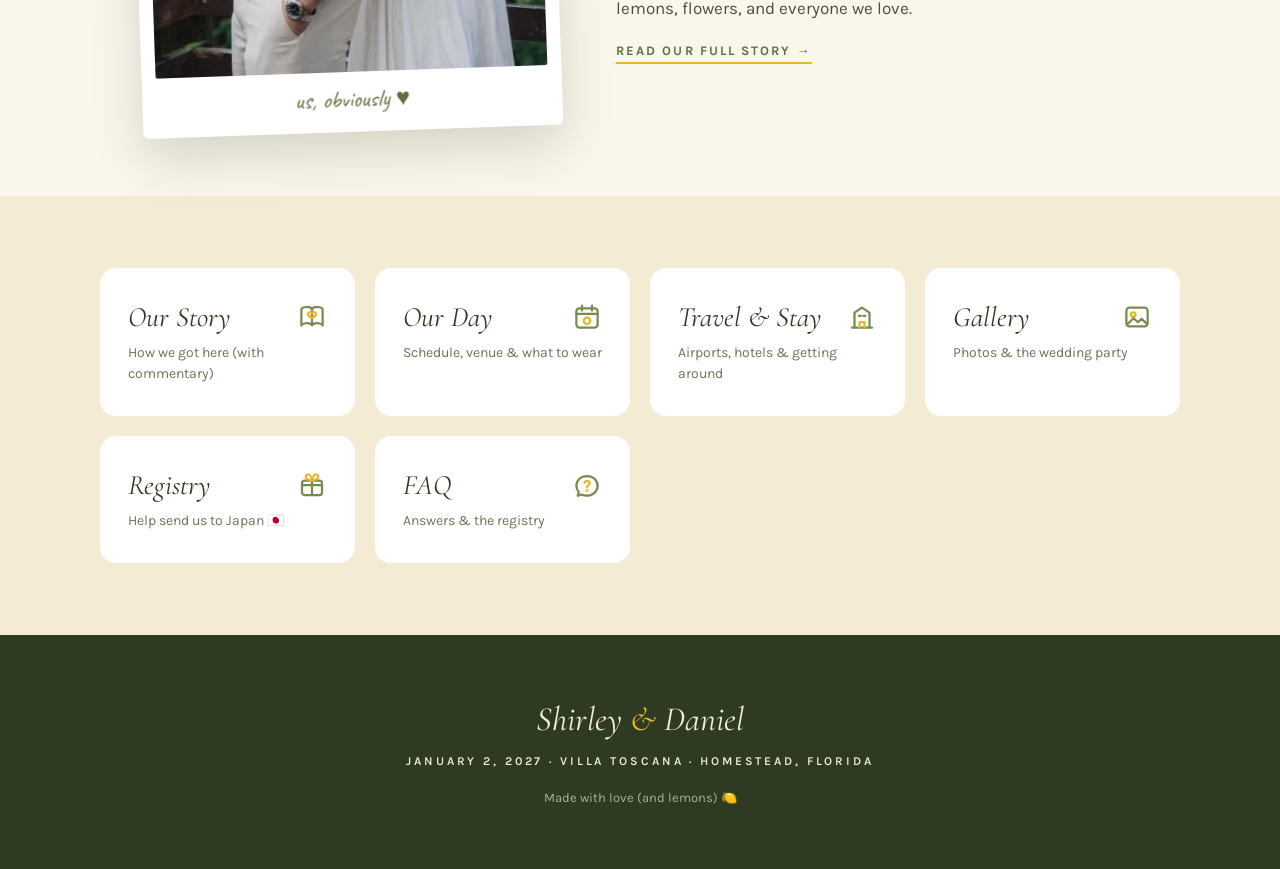
==== commit 235484db: "Pin all map links to Villa Toscana street address; rewrite and expand FAQ - Address (27550 SW 222nd " ====
--- a/index.html
+++ b/index.html
@@ -104,6 +104,6 @@
   <div class="footer-note">Made with love (and lemons) 🍋</div>
 </footer>
 
-<script src="js/main.js?v=5" defer></script>
+<script src="js/main.js?v=6" defer></script>
 </body>
 </html>
